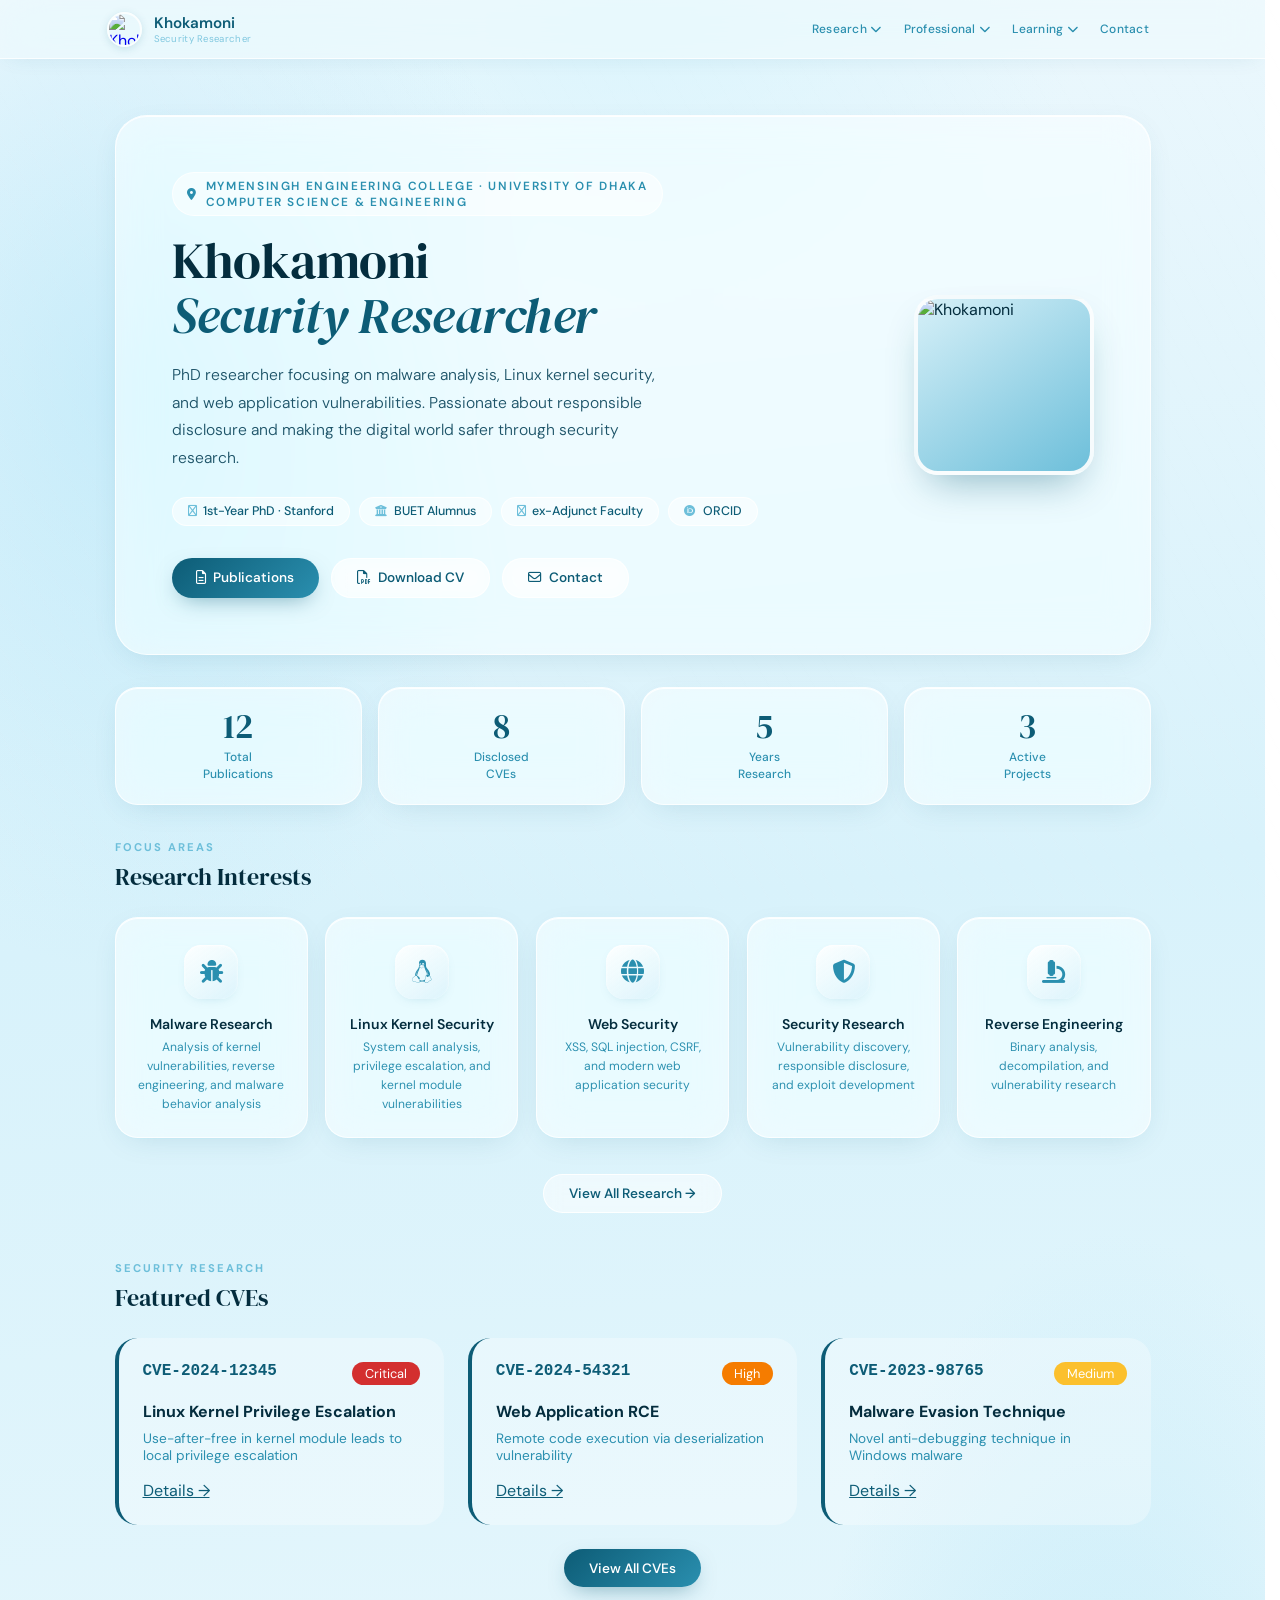
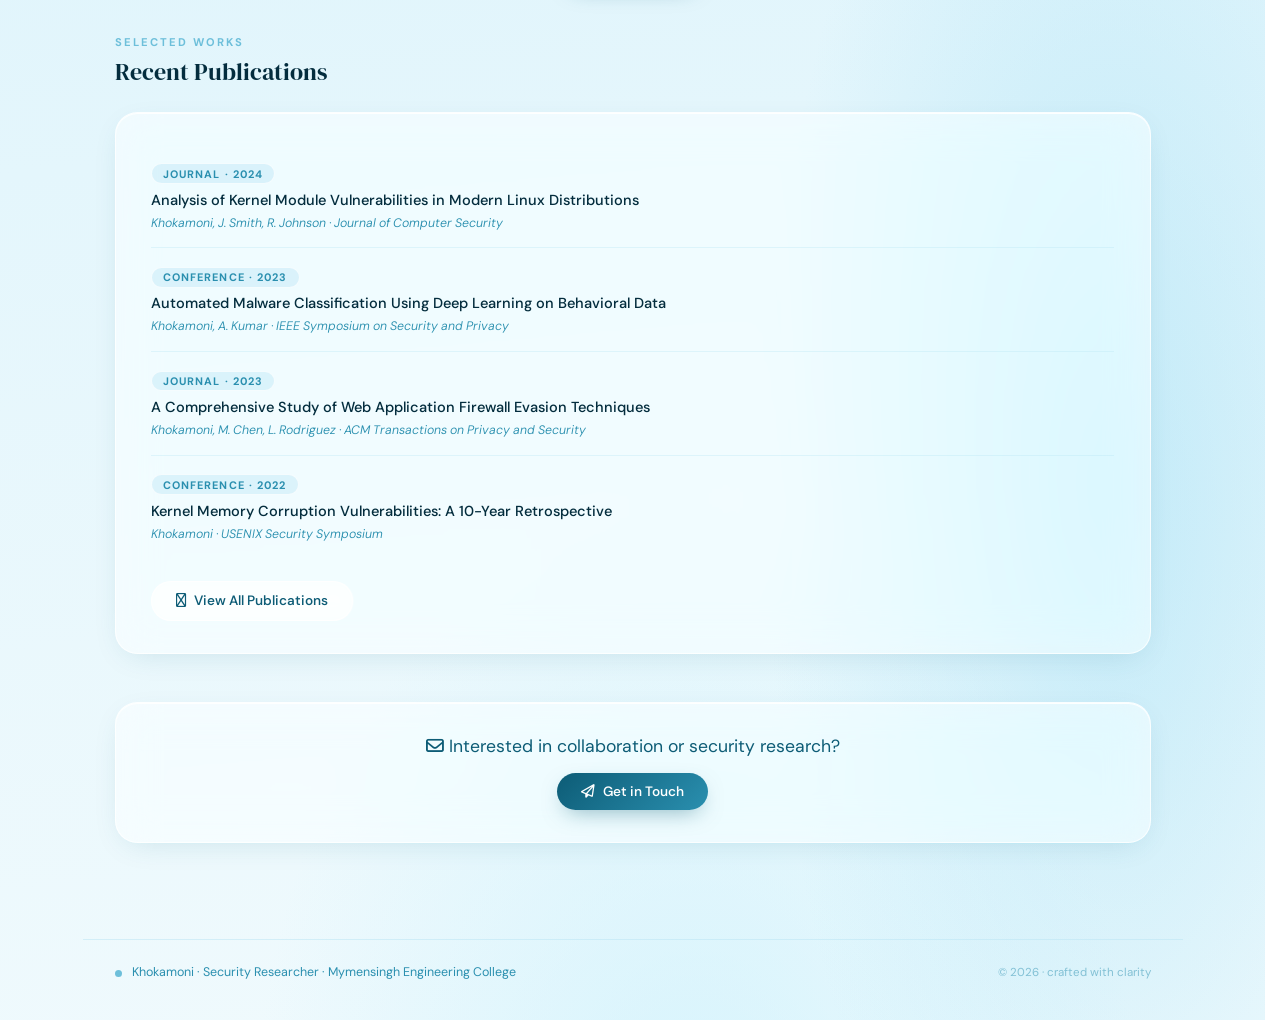
==== index.html @ 945f4820 "Add all blueprint" ====
<!DOCTYPE html>
<html lang="en">
<head>
    <meta charset="UTF-8">
    <meta name="viewport" content="width=device-width, initial-scale=1.0">
    <title>Khokamoni - Security Researcher</title>
    
    <!-- Fonts -->
    <link rel="preconnect" href="https://fonts.googleapis.com">
    <link rel="preconnect" href="https://fonts.gstatic.com" crossorigin>
    <link href="https://fonts.googleapis.com/css2?family=DM+Sans:wght@300;400;500;600&family=DM+Serif+Display&display=swap" rel="stylesheet">
    
    <!-- Font Awesome -->
    <link rel="stylesheet" href="https://cdnjs.cloudflare.com/ajax/libs/font-awesome/6.5.0/css/all.min.css">
    
    <!-- Custom CSS -->
    <link rel="stylesheet" href="css/style.css">
</head>
<body>
    <!-- Navbar -->
    <nav>
        <div class="nav-inner">
            <a href="index.html" class="nav-brand">
                <div class="profile-image-container">
                    <img src="images/profile/khoka.jpeg" alt="Khokamoni" class="profile-image">
                </div>
                <div class="brand-text">
                    <span class="brand-name">Khokamoni</span>
                    <span class="brand-alias">Security Researcher</span>
                </div>
            </a>
            
            <button class="menu-toggle" id="menuToggle">
                <span class="menu-toggle__line menu-toggle__line--1"></span>
                <span class="menu-toggle__line menu-toggle__line--2"></span>
            </button>
            
            <ul class="nav-links" id="navLinks">
                <li class="dropdown">
                    <a href="javascript:void(0);" class="dropdown-toggle">
                        Research <i class="fa-solid fa-chevron-down dropdown-arrow"></i>
                    </a>
                    <ul class="dropdown-menu">
                        <li><a href="research.html">Research Areas</a></li>
                        <li><a href="publications.html">Publications</a></li>
                        <li><a href="cves.html">CVEs</a></li>
                        <li><a href="projects.html">Projects</a></li>
                    </ul>
                </li>
                
                <li class="dropdown">
                    <a href="javascript:void(0);" class="dropdown-toggle">
                        Professional <i class="fa-solid fa-chevron-down dropdown-arrow"></i>
                    </a>
                    <ul class="dropdown-menu">
                        <li><a href="experience.html">Experience</a></li>
                        <li><a href="affiliation.html">Affiliations</a></li>
                        <li><a href="academics.html">Academics</a></li>
                        <li><a href="achievements.html">Achievements</a></li>
                    </ul>
                </li>
                
                <li class="dropdown">
                    <a href="javascript:void(0);" class="dropdown-toggle">
                        Learning <i class="fa-solid fa-chevron-down dropdown-arrow"></i>
                    </a>
                    <ul class="dropdown-menu">
                        <li><a href="mooc.html">MOOC Certifications</a></li>
                        <li><a href="blog/index.html">Blog</a></li>
                    </ul>
                </li>
                
                <li><a href="contact.html">Contact</a></li>
            </ul>
        </div>
    </nav>

    <!-- Main Content -->
    <main class="page">
        <!-- Hero Section -->
        <section class="hero glass">
            <div class="hero-text">
                <div class="hero-eyebrow">
                    <i class="fa-solid fa-location-dot"></i>
                    Mymensingh Engineering College · University of Dhaka<br>Computer Science & Engineering
                </div>
                <h1 class="hero-name">Khokamoni<br><em>Security Researcher</em></h1>
                <p class="hero-bio">
                    PhD researcher focusing on malware analysis, Linux kernel security, and web application vulnerabilities. 
                    Passionate about responsible disclosure and making the digital world safer through security research.
                </p>
                <div class="hero-tags">
                    <span class="tag"><i class="fa-regular fa-graduation-cap"></i> 1st-Year PhD · Stanford</span>
                    <span class="tag"><i class="fa-solid fa-building-columns"></i> BUET Alumnus</span>
                    <span class="tag"><i class="fa-regular fa-person-chalkboard"></i> ex-Adjunct Faculty</span>
                    <a href="https://orcid.org/0000-0000-0000-0000" target="_blank" class="tag"><i class="fa-brands fa-orcid"></i> ORCID</a>
                </div>
                <div class="hero-cta">
                    <a href="publications.html" class="btn btn-primary">
                        <i class="fa-regular fa-file-lines"></i> Publications
                    </a>
                    <a href="cv.pdf" class="btn btn-ghost">
                        <i class="fa-regular fa-file-pdf"></i> Download CV
                    </a>
                    <a href="contact.html" class="btn btn-ghost">
                        <i class="fa-regular fa-envelope"></i> Contact
                    </a>
                </div>
            </div>
            <div class="hero-avatar-container">
                <img src="images/profile/bio-image.jpg" alt="Khokamoni" class="hero-bio-image">
            </div>
        </section>

        <!-- Statistics Row -->
        <div class="stats-row">
            <div class="stat-card glass">
                <div class="stat-val">12</div>
                <div class="stat-lbl">Total<br>Publications</div>
            </div>
            <div class="stat-card glass">
                <div class="stat-val">8</div>
                <div class="stat-lbl">Disclosed<br>CVEs</div>
            </div>
            <div class="stat-card glass">
                <div class="stat-val">5+</div>
                <div class="stat-lbl">Years<br>Research</div>
            </div>
            <div class="stat-card glass">
                <div class="stat-val">3</div>
                <div class="stat-lbl">Active<br>Projects</div>
            </div>
        </div>

        <!-- Research Areas -->
        <section>
            <p class="sec-eye">Focus Areas</p>
            <h2 class="sec-title">Research Interests</h2>
            <div class="research-grid">
                <div class="res-card glass">
                    <div class="res-icon"><i class="fa-solid fa-bug"></i></div>
                    <h4>Malware Research</h4>
                    <p>Analysis of kernel vulnerabilities, reverse engineering, and malware behavior analysis</p>
                </div>
                <div class="res-card glass">
                    <div class="res-icon"><i class="fa-brands fa-linux"></i></div>
                    <h4>Linux Kernel Security</h4>
                    <p>System call analysis, privilege escalation, and kernel module vulnerabilities</p>
                </div>
                <div class="res-card glass">
                    <div class="res-icon"><i class="fa-solid fa-globe"></i></div>
                    <h4>Web Security</h4>
                    <p>XSS, SQL injection, CSRF, and modern web application security</p>
                </div>
                <div class="res-card glass">
                    <div class="res-icon"><i class="fa-solid fa-shield-halved"></i></div>
                    <h4>Security Research</h4>
                    <p>Vulnerability discovery, responsible disclosure, and exploit development</p>
                </div>
                <div class="res-card glass">
                    <div class="res-icon"><i class="fa-solid fa-microscope"></i></div>
                    <h4>Reverse Engineering</h4>
                    <p>Binary analysis, decompilation, and vulnerability research</p>
                </div>
            </div>
            <div style="text-align: center; margin-top: 1rem;">
                <a href="research.html" class="btn btn-ghost">View All Research →</a>
            </div>
        </section>

        <!-- Featured CVEs -->
        <section style="margin-top: 3rem;">
            <p class="sec-eye">Security Research</p>
            <h2 class="sec-title">Featured CVEs</h2>
            <div style="display: grid; grid-template-columns: repeat(auto-fit, minmax(300px, 1fr)); gap: 1.5rem;">
                <div class="cve-card featured" style="background: rgba(255,255,255,0.3); border-radius: var(--radius-md); padding: 1.5rem;">
                    <div style="display: flex; justify-content: space-between; margin-bottom: 1rem;">
                        <span style="font-family: monospace; font-weight: 600; color: var(--w-depth);">CVE-2024-12345</span>
                        <span style="background: #d32f2f; color: white; padding: 0.2rem 0.8rem; border-radius: var(--radius-pill); font-size: 0.8rem;">Critical</span>
                    </div>
                    <h3 style="font-size: 1rem; margin-bottom: 0.5rem;">Linux Kernel Privilege Escalation</h3>
                    <p style="font-size: 0.85rem; color: var(--w-current);">Use-after-free in kernel module leads to local privilege escalation</p>
                    <a href="cves.html#cve-2024-12345" style="display: inline-block; margin-top: 1rem; color: var(--w-depth);">Details →</a>
                </div>
                <div class="cve-card featured" style="background: rgba(255,255,255,0.3); border-radius: var(--radius-md); padding: 1.5rem;">
                    <div style="display: flex; justify-content: space-between; margin-bottom: 1rem;">
                        <span style="font-family: monospace; font-weight: 600; color: var(--w-depth);">CVE-2024-54321</span>
                        <span style="background: #f57c00; color: white; padding: 0.2rem 0.8rem; border-radius: var(--radius-pill); font-size: 0.8rem;">High</span>
                    </div>
                    <h3 style="font-size: 1rem; margin-bottom: 0.5rem;">Web Application RCE</h3>
                    <p style="font-size: 0.85rem; color: var(--w-current);">Remote code execution via deserialization vulnerability</p>
                    <a href="cves.html#cve-2024-54321" style="display: inline-block; margin-top: 1rem; color: var(--w-depth);">Details →</a>
                </div>
                <div class="cve-card featured" style="background: rgba(255,255,255,0.3); border-radius: var(--radius-md); padding: 1.5rem;">
                    <div style="display: flex; justify-content: space-between; margin-bottom: 1rem;">
                        <span style="font-family: monospace; font-weight: 600; color: var(--w-depth);">CVE-2023-98765</span>
                        <span style="background: #fbc02d; color: white; padding: 0.2rem 0.8rem; border-radius: var(--radius-pill); font-size: 0.8rem;">Medium</span>
                    </div>
                    <h3 style="font-size: 1rem; margin-bottom: 0.5rem;">Malware Evasion Technique</h3>
                    <p style="font-size: 0.85rem; color: var(--w-current);">Novel anti-debugging technique in Windows malware</p>
                    <a href="cves.html#cve-2023-98765" style="display: inline-block; margin-top: 1rem; color: var(--w-depth);">Details →</a>
                </div>
            </div>
            <div style="text-align: center; margin-top: 1.5rem;">
                <a href="cves.html" class="btn btn-primary">View All CVEs</a>
            </div>
        </section>

        <!-- Publications Preview -->
        <section style="margin-top: 3rem;">
            <p class="sec-eye">Selected Works</p>
            <h2 class="sec-title">Recent Publications</h2>
            <div class="panel glass">
                <ul class="pub-list">
                    <li class="pub-item">
                        <span class="pub-type">Journal · 2024</span>
                        <p class="pub-title">Analysis of Kernel Module Vulnerabilities in Modern Linux Distributions</p>
                        <p class="pub-authors">Khokamoni, J. Smith, R. Johnson · <em>Journal of Computer Security</em></p>
                    </li>
                    <li class="pub-item">
                        <span class="pub-type">Conference · 2023</span>
                        <p class="pub-title">Automated Malware Classification Using Deep Learning on Behavioral Data</p>
                        <p class="pub-authors">Khokamoni, A. Kumar · <em>IEEE Symposium on Security and Privacy</em></p>
                    </li>
                    <li class="pub-item">
                        <span class="pub-type">Journal · 2023</span>
                        <p class="pub-title">A Comprehensive Study of Web Application Firewall Evasion Techniques</p>
                        <p class="pub-authors">Khokamoni, M. Chen, L. Rodriguez · <em>ACM Transactions on Privacy and Security</em></p>
                    </li>
                    <li class="pub-item">
                        <span class="pub-type">Conference · 2022</span>
                        <p class="pub-title">Kernel Memory Corruption Vulnerabilities: A 10-Year Retrospective</p>
                        <p class="pub-authors">Khokamoni · <em>USENIX Security Symposium</em></p>
                    </li>
                </ul>
                <div style="margin-top:1.4rem;">
                    <a href="publications.html" class="btn btn-ghost">
                        <i class="fa-regular fa-graduation-cap"></i> View All Publications
                    </a>
                </div>
            </div>
        </section>

        <!-- Call to Action -->
        <section style="margin-top: 3rem; text-align: center;">
            <div class="panel glass" style="padding: 2rem;">
                <p style="font-size: 1.1rem; color: var(--w-depth); margin-bottom: 1rem;">
                    <i class="fa-regular fa-envelope"></i> 
                    Interested in collaboration or security research?
                </p>
                <a href="contact.html" class="btn btn-primary">
                    <i class="fa-regular fa-paper-plane"></i> Get in Touch
                </a>
            </div>
        </section>
    </main>

    <!-- Footer -->
    <footer class="site-footer">
        <p>
            <span class="pulse-dot"></span>
            Khokamoni · Security Researcher · Mymensingh Engineering College
        </p>
        <p style="opacity:0.5; font-size:0.72rem;">
            © 2026 · crafted with clarity
        </p>
    </footer>

    <!-- JavaScript -->
    <script src="js/main.js"></script>
</body>
</html>
---- css/style.css ----
/* ============================================
   CLEAR WATER THEME - Complete CSS
   ============================================ */

:root {
    /* water tones */
    --w-deep:      #e8f6fb;
    --w-surface:   #f0fafd;
    --w-shallow:   #d6f0f8;
    --w-mid:       #b8e4f4;
    --w-teal:      #6dbfda;
    --w-current:   #2a8faf;
    --w-depth:     #0d5c76;
    --w-abyss:     #042d3e;

    /* glass surfaces */
    --glass-1:  rgba(255, 255, 255, 0.55);
    --glass-2:  rgba(240, 250, 253, 0.40);
    --glass-3:  rgba(230, 247, 253, 0.25);
    --glass-border: rgba(255, 255, 255, 0.75);
    --glass-blur: blur(20px) saturate(160%);

    /* shadows */
    --shadow-card:  0 8px 32px -12px rgba(13, 92, 118, 0.18);
    --shadow-hover: 0 20px 48px -16px rgba(13, 92, 118, 0.30);
    --shadow-nav:   0 2px 24px -8px  rgba(13, 92, 118, 0.14);

    /* layout */
    --radius-sm:  0.85rem;
    --radius-md:  1.4rem;
    --radius-lg:  2rem;
    --radius-pill: 100px;
    --max-w: 1100px;
    --trans: all 0.22s cubic-bezier(0.4, 0, 0.2, 1);
}

/* ===== RESET ===== */
*,
*::before,
*::after {
    margin: 0;
    padding: 0;
    box-sizing: border-box;
}

html {
    scroll-behavior: smooth;
    font-size: 16px;
    overflow-y: scroll;
    scrollbar-gutter: stable;
}

body {
    font-family: "DM Sans", system-ui, sans-serif;
    color: var(--w-abyss);
    min-height: 100vh;
    background: radial-gradient(ellipse 60% 40% at 10% 15%, rgba(174, 228, 248, 0.55) 0%, transparent 55%),
                radial-gradient(ellipse 50% 60% at 88% 80%, rgba(147, 218, 243, 0.45) 0%, transparent 55%),
                radial-gradient(ellipse 70% 50% at 55% 105%, rgba(200, 240, 252, 0.65) 0%, transparent 50%),
                radial-gradient(ellipse 90% 30% at 50% 0%, rgba(215, 244, 253, 0.80) 0%, transparent 40%),
                linear-gradient(175deg, #edf8fd 0%, #d8f2fb 35%, #e4f6fc 65%, #f0fafd 100%);
    overflow-x: hidden;
}

body::before {
    content: "";
    position: fixed;
    inset: 0;
    z-index: 0;
    pointer-events: none;
    background: repeating-linear-gradient(62deg,
            transparent 0px,
            transparent 18px,
            rgba(255, 255, 255, 0.045) 18px,
            rgba(255, 255, 255, 0.045) 20px);
    opacity: 0.6;
}

/* ===== NAVBAR ===== */
nav {
    position: sticky;
    top: 0;
    z-index: 200;
    background: rgba(240, 250, 253, 0.72);
    backdrop-filter: var(--glass-blur);
    -webkit-backdrop-filter: var(--glass-blur);
    border-bottom: 1px solid var(--glass-border);
    box-shadow: var(--shadow-nav);
    width: 100%;
}

.nav-inner {
    max-width: var(--max-w);
    margin: 0 auto;
    padding: 0 1.5rem;
    height: 58px;
    display: flex;
    align-items: center;
    justify-content: space-between;
    position: relative;
}

/* Brand Styles */
.nav-brand {
    display: flex;
    align-items: center;
    gap: 0.75rem;
    text-decoration: none;
}

.brand-text {
    display: flex;
    flex-direction: column;
    line-height: 1.2;
}

.brand-name {
    font-size: 0.95rem;
    font-weight: 600;
    color: var(--w-depth);
}

.brand-alias {
    font-size: 0.6rem;
    font-weight: 400;
    color: var(--w-teal);
    letter-spacing: 0.3px;
    opacity: 0.85;
    margin-top: 1px;
}

.profile-image-container {
    width: 35px;
    height: 35px;
    border-radius: 50%;
    overflow: hidden;
    border: 2px solid rgba(255, 255, 255, 0.8);
    box-shadow: 0 2px 8px rgba(13, 92, 118, 0.15);
    flex-shrink: 0;
}

.profile-image {
    width: 100%;
    height: 100%;
    object-fit: cover;
}

.drop-icon {
    width: 26px;
    height: 26px;
    border-radius: 50%;
    background: linear-gradient(145deg, var(--w-mid), var(--w-teal));
    display: inline-flex;
    align-items: center;
    justify-content: center;
    color: #fff;
    font-size: 0.7rem;
    box-shadow: 0 4px 10px -4px rgba(42, 143, 175, 0.5);
}

/* Desktop Navigation Links */
.nav-links {
    display: flex;
    align-items: center;
    gap: 0.2rem;
    list-style: none;
    margin: 0;
    padding: 0;
}

.nav-links li {
    margin: 0;
    padding: 0;
    position: relative;
}

.nav-links a {
    font-size: 0.75rem;
    font-weight: 500;
    color: var(--w-current);
    text-decoration: none;
    padding: 0.35rem 0.6rem;
    border-radius: 100px;
    transition: var(--trans);
    display: inline-block;
    white-space: nowrap;
    letter-spacing: 0.02em;
}

.nav-links a:hover,
.nav-links a.active {
    background: rgba(255, 255, 255, 0.6);
    color: var(--w-depth);
}

/* Dropdown Styles */
.dropdown-toggle {
    display: flex;
    align-items: center;
    gap: 0.3rem;
}

.dropdown-arrow {
    font-size: 0.7rem;
    transition: transform 0.3s ease;
}

.dropdown:hover .dropdown-arrow {
    transform: rotate(180deg);
}

.dropdown-menu {
    position: absolute;
    top: 100%;
    left: 0;
    min-width: 200px;
    background: rgba(240, 250, 253, 0.95);
    backdrop-filter: var(--glass-blur);
    border-radius: 12px;
    padding: 0.5rem 0;
    margin-top: 0.5rem;
    list-style: none;
    opacity: 0;
    visibility: hidden;
    transform: translateY(-10px);
    transition: all 0.3s ease;
    box-shadow: 0 8px 24px rgba(13, 92, 118, 0.15);
    border: 1px solid var(--glass-border);
    z-index: 1000;
}

.dropdown:hover .dropdown-menu {
    opacity: 1;
    visibility: visible;
    transform: translateY(0);
}

.dropdown-menu li {
    width: 100%;
}

.dropdown-menu a {
    display: block;
    padding: 0.6rem 1.2rem;
    font-size: 0.8rem;
    border-radius: 0;
    white-space: nowrap;
    width: 100%;
    text-align: left;
}

.dropdown-menu a:hover {
    background: rgba(255, 255, 255, 0.8);
}

.dropdown-menu a.active {
    background: rgba(255, 255, 255, 0.8);
    font-weight: 600;
}

/* Menu Toggle */
.menu-toggle {
    display: none;
    background: none;
    border: none;
    cursor: pointer;
    padding: 0;
    width: 40px;
    height: 40px;
    position: relative;
    z-index: 1001;
    outline: none;
}

.menu-toggle__line {
    display: block;
    width: 22px;
    height: 2px;
    background-color: var(--w-depth);
    border-radius: 2px;
    margin: 0 auto;
    position: absolute;
    left: 9px;
    transition: transform 0.3s cubic-bezier(0.4, 0, 0.2, 1),
                top 0.3s cubic-bezier(0.4, 0, 0.2, 1);
}

.menu-toggle__line--1 {
    top: 14px;
}

.menu-toggle__line--2 {
    top: 24px;
}

.menu-toggle.open .menu-toggle__line--1 {
    transform: rotate(45deg);
    top: 19px;
}

.menu-toggle.open .menu-toggle__line--2 {
    transform: rotate(-45deg);
    top: 19px;
}

/* ===== PAGE WRAPPER ===== */
.page {
    position: relative;
    z-index: 10;
    max-width: var(--max-w);
    margin: 0 auto;
    padding: 3.5rem 2rem 6rem;
}

/* ===== GLASS CARD BASE ===== */
.glass {
    background: var(--glass-1);
    backdrop-filter: var(--glass-blur);
    -webkit-backdrop-filter: var(--glass-blur);
    border: 1px solid var(--glass-border);
    box-shadow: var(--shadow-card);
}

/* ===== HERO SECTION ===== */
.hero {
    display: flex;
    flex-wrap: wrap;
    gap: 3rem;
    align-items: center;
    border-radius: var(--radius-lg);
    padding: 3.5rem 3.5rem;
    margin-bottom: 2rem;
    box-shadow: var(--shadow-card),
                inset 0 1px 0 rgba(255, 255, 255, 0.9);
}

.hero-text {
    flex: 1 1 340px;
}

.hero-eyebrow {
    display: inline-flex;
    align-items: center;
    gap: 0.5rem;
    font-size: 0.74rem;
    font-weight: 600;
    letter-spacing: 0.14em;
    text-transform: uppercase;
    color: var(--w-current);
    background: rgba(255, 255, 255, 0.5);
    border: 1px solid rgba(255, 255, 255, 0.75);
    border-radius: var(--radius-pill);
    padding: 0.3rem 0.9rem;
    margin-bottom: 1.1rem;
}

.hero-name {
    font-family: "DM Serif Display", Georgia, serif;
    font-size: clamp(2.1rem, 4.5vw, 3.2rem);
    font-weight: 400;
    line-height: 1.08;
    color: var(--w-abyss);
    letter-spacing: -0.01em;
    margin-bottom: 1.1rem;
}

.hero-name em {
    font-style: italic;
    color: var(--w-depth);
}

.hero-bio {
    font-size: 0.98rem;
    font-weight: 330;
    line-height: 1.75;
    color: #1e5469;
    max-width: 500px;
}

.hero-tags {
    display: flex;
    flex-wrap: wrap;
    gap: 0.55rem;
    margin-top: 1.6rem;
}

.tag {
    display: inline-flex;
    align-items: center;
    gap: 0.4rem;
    font-size: 0.78rem;
    font-weight: 500;
    background: rgba(255, 255, 255, 0.50);
    color: var(--w-depth);
    border: 1px solid rgba(255, 255, 255, 0.80);
    border-radius: var(--radius-pill);
    padding: 0.35rem 0.95rem;
    text-decoration: none;
}

.tag i {
    color: var(--w-teal);
    font-size: 0.72rem;
}

.hero-cta {
    display: flex;
    gap: 0.75rem;
    flex-wrap: wrap;
    margin-top: 2rem;
}

.hero-avatar-container {
    flex: 0 0 auto;
    width: 180px;
    height: 180px;
    border-radius: 24px;
    overflow: hidden;
    background: linear-gradient(145deg, var(--w-shallow), var(--w-teal));
    border: 4px solid rgba(255, 255, 255, 0.90);
    box-shadow: 0 20px 40px -16px rgba(13, 92, 118, 0.45);
}

.hero-bio-image {
    width: 100%;
    height: 100%;
    object-fit: cover;
}

/* ===== BUTTONS ===== */
.btn {
    display: inline-flex;
    align-items: center;
    gap: 0.45rem;
    font-family: "DM Sans", sans-serif;
    font-size: 0.85rem;
    font-weight: 550;
    padding: 0.65rem 1.55rem;
    border-radius: var(--radius-pill);
    text-decoration: none;
    cursor: pointer;
    border: none;
    transition: var(--trans);
    white-space: nowrap;
}

.btn-primary {
    background: linear-gradient(135deg, var(--w-depth) 0%, var(--w-current) 100%);
    color: #fff;
    box-shadow: 0 8px 22px -8px rgba(13, 92, 118, 0.50);
}

.btn-primary:hover {
    transform: translateY(-2px);
    box-shadow: 0 14px 28px -10px rgba(13, 92, 118, 0.55);
}

.btn-ghost {
    background: rgba(255, 255, 255, 0.52);
    color: var(--w-depth);
    border: 1px solid rgba(255, 255, 255, 0.85);
    backdrop-filter: blur(8px);
}

.btn-ghost:hover {
    background: rgba(255, 255, 255, 0.80);
    transform: translateY(-2px);
}

/* ===== STATS ROW ===== */
.stats-row {
    display: grid;
    grid-template-columns: repeat(auto-fit, minmax(140px, 1fr));
    gap: 1rem;
    margin-bottom: 2.2rem;
}

.stat-card {
    border-radius: var(--radius-md);
    padding: 1.4rem 1.5rem;
    text-align: center;
    box-shadow: var(--shadow-card),
                inset 0 1px 0 rgba(255, 255, 255, 0.90);
    transition: var(--trans);
}

.stat-card:hover {
    transform: translateY(-3px);
    box-shadow: var(--shadow-hover);
}

.stat-val {
    font-family: "DM Serif Display", serif;
    font-size: 2.1rem;
    font-weight: 400;
    color: var(--w-depth);
    line-height: 1;
}

.stat-lbl {
    font-size: 0.75rem;
    font-weight: 480;
    color: var(--w-current);
    margin-top: 0.35rem;
    line-height: 1.35;
}

/* ===== SECTION LABELS ===== */
.sec-eye {
    font-size: 0.70rem;
    font-weight: 700;
    letter-spacing: 0.18em;
    text-transform: uppercase;
    color: var(--w-teal);
    margin-bottom: 0.35rem;
}

.sec-title {
    font-family: "DM Serif Display", serif;
    font-size: 1.5rem;
    font-weight: 400;
    color: var(--w-abyss);
    margin-bottom: 1.5rem;
}

/* ===== RESEARCH GRID ===== */
.research-grid {
    display: grid;
    grid-template-columns: repeat(auto-fit, minmax(170px, 1fr));
    gap: 1.1rem;
    margin-bottom: 2.2rem;
}

.res-card {
    border-radius: var(--radius-md);
    padding: 1.7rem 1.2rem 1.5rem;
    text-align: center;
    transition: var(--trans);
    box-shadow: var(--shadow-card),
                inset 0 1px 0 rgba(255, 255, 255, 0.90);
}

.res-card:hover {
    transform: translateY(-5px);
    box-shadow: var(--shadow-hover);
    background: var(--glass-1);
}

.res-icon {
    width: 54px;
    height: 54px;
    border-radius: 1.1rem;
    background: linear-gradient(145deg, rgba(255, 255, 255, 0.90), rgba(216, 242, 251, 0.75));
    display: inline-flex;
    align-items: center;
    justify-content: center;
    font-size: 1.45rem;
    color: var(--w-current);
    margin-bottom: 1rem;
    box-shadow: 0 4px 12px -6px rgba(42, 143, 175, 0.25),
                inset 0 1px 2px rgba(255, 255, 255, 1);
}

.res-card h4 {
    font-size: 0.88rem;
    font-weight: 600;
    color: var(--w-abyss);
    margin-bottom: 0.3rem;
    line-height: 1.3;
}

.res-card p {
    font-size: 0.76rem;
    font-weight: 380;
    color: var(--w-current);
    line-height: 1.55;
}

/* ===== TWO COLUMN LAYOUT ===== */
.two-col {
    display: grid;
    grid-template-columns: 1.05fr 0.95fr;
    gap: 1.5rem;
    margin-bottom: 2.2rem;
}

/* ===== PANEL ===== */
.panel {
    border-radius: var(--radius-md);
    padding: 2rem 2.2rem;
    box-shadow: var(--shadow-card),
                inset 0 1px 0 rgba(255, 255, 255, 0.90);
}

/* ===== PUBLICATIONS ===== */
.pub-list {
    list-style: none;
}

.pub-item {
    padding: 1.05rem 0;
    border-bottom: 1px solid rgba(184, 228, 244, 0.35);
}

.pub-item:last-child {
    border-bottom: none;
}

.pub-type {
    display: inline-block;
    font-size: 0.68rem;
    font-weight: 700;
    letter-spacing: 0.1em;
    text-transform: uppercase;
    color: var(--w-current);
    background: rgba(184, 228, 244, 0.40);
    border: 1px solid rgba(255, 255, 255, 0.70);
    border-radius: var(--radius-pill);
    padding: 0.15rem 0.7rem;
    margin-bottom: 0.35rem;
}

.pub-title {
    font-size: 0.91rem;
    font-weight: 520;
    color: var(--w-abyss);
    line-height: 1.45;
    margin-bottom: 0.25rem;
}

.pub-authors {
    font-size: 0.77rem;
    font-weight: 350;
    color: var(--w-current);
    font-style: italic;
}

/* ===== TIMELINE ===== */
.timeline {
    list-style: none;
}

.tl-row {
    display: flex;
    align-items: flex-start;
    gap: 1rem;
    padding: 0.95rem 0;
    border-bottom: 1px solid rgba(184, 228, 244, 0.35);
}

.tl-row:last-child {
    border-bottom: none;
}

.tl-marker {
    flex: 0 0 10px;
    width: 10px;
    height: 10px;
    border-radius: 50%;
    background: var(--w-teal);
    margin-top: 5px;
    box-shadow: 0 0 0 3px rgba(109, 191, 218, 0.25);
}

.tl-body {
    flex: 1;
}

.tl-role {
    font-size: 0.90rem;
    font-weight: 580;
    color: var(--w-abyss);
    line-height: 1.3;
}

.tl-org {
    font-size: 0.79rem;
    font-weight: 380;
    color: var(--w-current);
    margin-top: 1px;
}

.tl-date {
    flex: 0 0 auto;
    font-size: 0.72rem;
    font-weight: 560;
    color: var(--w-depth);
    background: rgba(184, 228, 244, 0.40);
    border: 1px solid rgba(255, 255, 255, 0.70);
    border-radius: var(--radius-pill);
    padding: 0.18rem 0.75rem;
    white-space: nowrap;
}

/* ===== SKILLS CHIPS ===== */
.chips {
    display: flex;
    flex-wrap: wrap;
    gap: 0.5rem;
    margin-top: 0.9rem;
}

.chip {
    font-size: 0.76rem;
    font-weight: 480;
    background: rgba(255, 255, 255, 0.52);
    color: var(--w-depth);
    border: 1px solid rgba(255, 255, 255, 0.80);
    border-radius: var(--radius-pill);
    padding: 0.28rem 0.85rem;
}

/* ===== CONTACT ===== */
.contact-panel {
    border-radius: var(--radius-lg);
    padding: 2.6rem 3rem;
    margin-bottom: 0;
    box-shadow: var(--shadow-card),
                inset 0 1px 0 rgba(255, 255, 255, 0.90);
}

.contact-bio {
    font-size: 0.96rem;
    font-weight: 330;
    line-height: 1.75;
    color: #1e5469;
    max-width: 580px;
    margin-bottom: 1.6rem;
}

.contact-links {
    display: flex;
    flex-wrap: wrap;
    gap: 0.75rem;
}

.clink {
    display: inline-flex;
    align-items: center;
    gap: 0.5rem;
    font-size: 0.84rem;
    font-weight: 500;
    color: var(--w-depth);
    text-decoration: none;
    background: rgba(255, 255, 255, 0.55);
    border: 1px solid rgba(255, 255, 255, 0.80);
    border-radius: var(--radius-pill);
    padding: 0.55rem 1.25rem;
    transition: var(--trans);
}

.clink i {
    color: var(--w-teal);
}

.clink:hover {
    background: rgba(255, 255, 255, 0.85);
    transform: translateY(-2px);
    box-shadow: 0 8px 20px -8px rgba(13, 92, 118, 0.20);
}

/* ===== FOOTER ===== */
.site-footer {
    position: relative;
    z-index: 10;
    max-width: var(--max-w);
    margin: 0 auto;
    padding: 1.5rem 2rem 2.5rem;
    border-top: 1px solid rgba(184, 228, 244, 0.50);
    display: flex;
    flex-wrap: wrap;
    gap: 0.75rem;
    justify-content: space-between;
    align-items: center;
}

.site-footer p {
    font-size: 0.78rem;
    color: var(--w-current);
    font-weight: 400;
}

.pulse-dot {
    display: inline-block;
    width: 7px;
    height: 7px;
    background: var(--w-teal);
    border-radius: 50%;
    margin-right: 7px;
    vertical-align: middle;
    animation: pulse 2.8s ease-in-out infinite;
}

@keyframes pulse {

    0%,
    100% {
        box-shadow: 0 0 0 0 rgba(109, 191, 218, 0.7);
    }

    50% {
        box-shadow: 0 0 0 5px rgba(109, 191, 218, 0);
    }
}

/* ===== DIVIDER ===== */
.divider {
    border: none;
    border-top: 1px solid rgba(184, 228, 244, 0.40);
    margin: 2rem 0;
}

/* ===== ALERT MESSAGES ===== */
.alert {
    padding: 1rem 1.5rem;
    margin-bottom: 2rem;
    border-radius: var(--radius-md);
    position: relative;
    animation: slideDown 0.3s ease;
}

.alert-success {
    background: rgba(109, 191, 218, 0.2);
    border: 1px solid var(--w-teal);
    color: var(--w-depth);
}

@keyframes slideDown {
    from {
        transform: translateY(-20px);
        opacity: 0;
    }

    to {
        transform: translateY(0);
        opacity: 1;
    }
}

/* ===== PAGINATION ===== */
.pagination {
    display: flex;
    justify-content: center;
    gap: 0.5rem;
    margin-top: 2rem;
}

.page-link {
    padding: 0.5rem 1rem;
    border-radius: var(--radius-pill);
    background: rgba(255, 255, 255, 0.5);
    color: var(--w-depth);
    text-decoration: none;
    border: 1px solid rgba(255, 255, 255, 0.8);
    transition: var(--trans);
}

.page-link:hover {
    background: rgba(255, 255, 255, 0.8);
    transform: translateY(-2px);
}

.page-current {
    padding: 0.5rem 1rem;
    background: var(--w-teal);
    color: white;
    border-radius: var(--radius-pill);
}

/* ===== ACADEMICS ===== */
.academic-header {
    display: flex;
    align-items: center;
    gap: 1.5rem;
    margin-bottom: 2rem;
    flex-wrap: wrap;
}

.academic-icon {
    width: 80px;
    height: 80px;
    border-radius: 50%;
    display: flex;
    align-items: center;
    justify-content: center;
    overflow: hidden;
    box-shadow: 0 4px 12px rgba(13, 92, 118, 0.15);
    border: 2px solid rgba(255, 255, 255, 0.8);
    flex-shrink: 0;
}

.academic-icon i {
    font-size: 2rem;
    color: var(--w-depth);
}

.circular-logo {
    width: 100%;
    height: 100%;
    object-fit: cover;
    border-radius: 50%;
}

.academic-detail-card {
    background: rgba(255, 255, 255, 0.3);
    border-radius: var(--radius-md);
    padding: 2rem;
    border: 1px solid rgba(255, 255, 255, 0.8);
}

.academic-info-grid {
    display: grid;
    grid-template-columns: 1fr 1fr;
    gap: 2rem;
    margin-bottom: 2rem;
}

.academic-institution-name {
    font-size: 1.2rem;
    font-weight: 500;
    color: var(--w-depth);
}

.academic-field-study {
    color: var(--w-current);
    margin-top: 0.3rem;
}

.academic-duration {
    font-size: 1.1rem;
    color: var(--w-depth);
}

.academic-gpa-row {
    display: flex;
    gap: 2rem;
    flex-wrap: wrap;
    justify-content: center;
    margin-bottom: 1rem;
}

.academic-gpa-card {
    flex: 1;
    min-width: 200px;
    background: rgba(109, 191, 218, 0.1);
    border-radius: var(--radius-lg);
    padding: 1.5rem;
    text-align: center;
    border: 1px solid rgba(109, 191, 218, 0.3);
}

.academic-gpa-value {
    font-family: "DM Serif Display", serif;
    font-size: 3.5rem;
    font-weight: 400;
    color: var(--w-depth);
    line-height: 1;
}

.academic-gpa-scale {
    color: var(--w-current);
}

.academic-rank-card {
    flex: 1;
    min-width: 200px;
    background: rgba(13, 92, 118, 0.05);
    border-radius: var(--radius-lg);
    padding: 1.5rem;
    text-align: center;
    border: 1px solid rgba(13, 92, 118, 0.2);
}

.academic-rank-value {
    font-family: "DM Serif Display", serif;
    font-size: 3.5rem;
    font-weight: 400;
    color: var(--w-depth);
    line-height: 1;
}

.academic-rank-desc {
    color: var(--w-current);
}

.academic-badge-container {
    margin-top: 1rem;
    margin-bottom: 1rem;
    display: flex;
    justify-content: center;
}

.academic-badge {
    font-size: 0.9rem;
    padding: 0.6rem 1.5rem;
    background: linear-gradient(145deg, rgba(109, 191, 218, 0.2), rgba(13, 92, 118, 0.1));
}

/* ===== SCHOOL LEVEL (PSC, JSC, SSC, HSC) ===== */
.school-grid {
    display: grid;
    grid-template-columns: 2fr 1fr;
    gap: 2rem;
    align-items: center;
}

.school-info {
    padding-right: 1rem;
}

.school-institution {
    font-size: 1.2rem;
    font-weight: 500;
    color: var(--w-depth);
    margin-bottom: 0.5rem;
}

.school-duration {
    color: var(--w-current);
    margin-bottom: 0.5rem;
    font-size: 0.95rem;
}

.school-group {
    font-size: 1rem;
    color: var(--w-depth);
    margin-bottom: 0.5rem;
    font-weight: 500;
}

.school-gpa-card {
    background: linear-gradient(145deg, rgba(109, 191, 218, 0.15), rgba(13, 92, 118, 0.1));
    border-radius: var(--radius-lg);
    padding: 2rem;
    text-align: center;
}

.school-gpa-value {
    font-family: "DM Serif Display", serif;
    font-size: 3.5rem;
    font-weight: 400;
    color: var(--w-depth);
    line-height: 1;
}

.school-gpa-scale {
    color: var(--w-current);
    font-size: 1rem;
}

/* ===== TIMELINE CONTAINER ===== */
.timeline-container {
    position: relative;
    padding: 1rem 0;
}

.timeline-line {
    position: absolute;
    left: 20px;
    top: 0;
    bottom: 0;
    width: 2px;
    background: linear-gradient(to bottom, var(--w-teal), var(--w-depth));
    opacity: 0.3;
}

.timeline-items {
    position: relative;
    padding-left: 50px;
}

.timeline-item {
    margin-bottom: 2rem;
    position: relative;
}

.timeline-marker {
    width: 12px;
    height: 12px;
    border-radius: 50%;
    position: absolute;
    left: -35px;
    top: 5px;
}

.timeline-marker-current {
    background: var(--w-depth);
    box-shadow: 0 0 0 3px rgba(13, 92, 118, 0.2);
}

.timeline-marker-phd {
    background: var(--w-depth);
    box-shadow: 0 0 0 3px rgba(13, 92, 118, 0.2);
}

.timeline-marker-masters {
    background: var(--w-teal);
    box-shadow: 0 0 0 3px rgba(109, 191, 218, 0.3);
}

.timeline-marker-bachelors {
    background: var(--w-teal);
    box-shadow: 0 0 0 3px rgba(109, 191, 218, 0.3);
}

.timeline-marker-other {
    background: var(--w-mid);
    box-shadow: 0 0 0 3px rgba(184, 228, 244, 0.4);
}

.marker-award {
    background: #ffd700;
    box-shadow: 0 0 0 3px rgba(255, 215, 0, 0.3);
}

.marker-scholarship {
    background: #c0c0c0;
    box-shadow: 0 0 0 3px rgba(192, 192, 192, 0.3);
}

.marker-honor {
    background: #cd7f32;
    box-shadow: 0 0 0 3px rgba(205, 127, 50, 0.3);
}

.marker-event {
    background: var(--w-teal);
    box-shadow: 0 0 0 3px rgba(109, 191, 218, 0.3);
}

.timeline-content {
    background: rgba(255, 255, 255, 0.3);
    border-radius: var(--radius-md);
    padding: 1.2rem;
}

.event-content {
    background: rgba(255, 255, 255, 0.2);
    border: 1px dashed rgba(109, 191, 218, 0.3);
}

.event-institution {
    font-size: 0.8rem;
    color: var(--w-teal);
}

.timeline-title {
    font-weight: 600;
    color: var(--w-abyss);
}

.timeline-subtitle {
    color: var(--w-current);
    font-size: 0.85rem;
}

/* ===== FEATURED ACHIEVEMENT ===== */
.featured-achievement {
    background: linear-gradient(145deg, rgba(255, 215, 0, 0.1), rgba(255, 255, 255, 0.3));
}

.featured-content {
    display: flex;
    align-items: center;
    gap: 2rem;
    flex-wrap: wrap;
    justify-content: center;
}

.featured-icon-container {
    text-align: center;
}

.featured-icon {
    width: 100px;
    height: 100px;
    border-radius: 50%;
    background: linear-gradient(145deg, #ffd700, #ffed4e);
    margin: 0 auto 1rem;
    display: flex;
    align-items: center;
    justify-content: center;
}

.featured-icon i {
    color: #8B4513;
    font-size: 3rem;
}

.featured-rank {
    font-size: 2.5rem;
}

.featured-text {
    max-width: 400px;
}

.featured-title {
    font-family: "DM Serif Display", serif;
    font-size: 1.8rem;
    color: var(--w-abyss);
    margin-bottom: 0.5rem;
}

.featured-description {
    color: var(--w-current);
    line-height: 1.6;
}

/* ===== MOOC CARDS ===== */
.mooc-card {
    transition: var(--trans);
}

.mooc-card:hover {
    transform: translateY(-5px);
    box-shadow: var(--shadow-hover);
}

/* ===== CVE CARDS ===== */
.cve-card,
.cve-list-item {
    transition: var(--trans);
}

.cve-card:hover,
.cve-list-item:hover {
    transform: translateY(-2px);
    box-shadow: var(--shadow-hover);
}

.cve-card.featured {
    border-left: 4px solid var(--w-depth);
}

.severity-badge {
    transition: var(--trans);
}

/* ===== BLOG ===== */
.blog-card,
.blog-post-item {
    transition: var(--trans);
}

.blog-card:hover,
.blog-post-item:hover {
    transform: translateY(-3px);
    box-shadow: var(--shadow-hover);
}

.blog-card.featured {
    border-left: 4px solid var(--w-depth);
}

/* ===== PROJECTS ===== */
.project-card {
    transition: var(--trans);
}

.project-card:hover {
    transform: translateY(-5px);
    box-shadow: var(--shadow-hover);
}

.project-card:hover img {
    transform: scale(1.05);
}

/* ===== HONORS & AWARDS ===== */
.honor-grid {
    display: grid;
    grid-template-columns: repeat(auto-fit, minmax(300px, 1fr));
    gap: 1.5rem;
}

.honor-card {
    background: rgba(255, 255, 255, 0.3);
    border-radius: var(--radius-md);
    padding: 1.5rem;
    border: 1px solid rgba(255, 255, 255, 0.8);
    transition: var(--trans);
}

.honor-card:hover {
    transform: translateY(-3px);
    box-shadow: var(--shadow-hover);
}

.honor-header {
    display: flex;
    align-items: center;
    gap: 1rem;
    margin-bottom: 1rem;
}

.honor-icon {
    width: 50px;
    height: 50px;
    border-radius: 50%;
    display: flex;
    align-items: center;
    justify-content: center;
    font-size: 1.3rem;
}

.award-type {
    background: rgba(255, 215, 0, 0.2);
}

.scholarship-type {
    background: rgba(192, 192, 192, 0.2);
}

.honor-type {
    background: rgba(205, 127, 50, 0.2);
}

/* ===== SECTION HEADERS ===== */
.section-header {
    display: flex;
    align-items: center;
    gap: 1rem;
    margin-bottom: 2rem;
}

.icon-gold {
    width: 50px;
    height: 50px;
    border-radius: 1rem;
    background: linear-gradient(145deg, #ffd700, #ffed4e);
    display: flex;
    align-items: center;
    justify-content: center;
}

.icon-gold i {
    color: #8B4513;
    font-size: 1.5rem;
}

.icon-silver {
    width: 50px;
    height: 50px;
    border-radius: 1rem;
    background: linear-gradient(145deg, #c0c0c0, #e0e0e0);
    display: flex;
    align-items: center;
    justify-content: center;
}

.icon-silver i {
    color: #4a4a4a;
    font-size: 1.5rem;
}

.icon-teal {
    width: 50px;
    height: 50px;
    border-radius: 1rem;
    background: linear-gradient(145deg, var(--w-teal), var(--w-depth));
    display: flex;
    align-items: center;
    justify-content: center;
}

.icon-teal i {
    color: white;
    font-size: 1.5rem;
}

/* ===== RESPONSIVE ===== */
@media (max-width: 1024px) {
    .nav-links a {
        font-size: 0.7rem;
        padding: 0.3rem 0.5rem;
    }
}

@media (max-width: 900px) {
    .nav-links a {
        font-size: 0.65rem;
        padding: 0.25rem 0.45rem;
    }

    .two-col {
        grid-template-columns: 1fr;
    }

    .hero {
        padding: 2.5rem 2rem;
    }

    .contact-panel {
        padding: 2rem 1.8rem;
    }
}

@media (max-width: 820px) {
    .two-col {
        grid-template-columns: 1fr;
    }

    .hero {
        padding: 2.5rem 2rem;
    }

    .contact-panel {
        padding: 2rem 1.8rem;
    }
}

@media (max-width: 768px) {
    .nav-inner {
        padding: 0 1rem;
    }

    .menu-toggle {
        display: block;
    }

    .nav-links {
        display: none;
        position: fixed;
        top: 58px;
        left: 0;
        right: 0;
        background: rgba(240, 250, 253, 0.98);
        backdrop-filter: var(--glass-blur);
        flex-direction: column;
        align-items: stretch;
        padding: 0.5rem 1rem 1.5rem;
        gap: 0.3rem;
        border-bottom: 1px solid rgba(255, 255, 255, 0.8);
        box-shadow: 0 8px 32px rgba(13, 92, 118, 0.15);
        max-height: calc(100vh - 58px);
        overflow-y: auto;
        z-index: 1000;
        opacity: 0;
        transform: translateY(-10px);
        transition: opacity 0.3s ease, transform 0.3s ease;
        pointer-events: none;
    }

    .nav-links.show {
        display: flex;
        opacity: 1;
        transform: translateY(0);
        pointer-events: all;
    }

    .nav-links li {
        width: 100%;
        opacity: 0;
        transform: translateY(-10px);
        transition: opacity 0.3s ease, transform 0.3s ease;
        transition-delay: calc(0.05s * var(--item-index, 0));
    }

    .nav-links.show li {
        opacity: 1;
        transform: translateY(0);
    }

    .nav-links li:nth-child(1) {
        --item-index: 1;
    }

    .nav-links li:nth-child(2) {
        --item-index: 2;
    }

    .nav-links li:nth-child(3) {
        --item-index: 3;
    }

    .nav-links li:nth-child(4) {
        --item-index: 4;
    }

    .nav-links li:nth-child(5) {
        --item-index: 5;
    }

    .nav-links li:nth-child(6) {
        --item-index: 6;
    }

    .nav-links li:nth-child(7) {
        --item-index: 7;
    }

    .nav-links li:nth-child(8) {
        --item-index: 8;
    }

    .nav-links li:nth-child(9) {
        --item-index: 9;
    }

    .nav-links li:nth-child(10) {
        --item-index: 10;
    }

    .nav-links li:nth-child(11) {
        --item-index: 11;
    }

    .nav-links li:nth-child(12) {
        --item-index: 12;
    }

    .nav-links a {
        font-size: 1rem;
        padding: 0.9rem 1rem;
        width: 100%;
        display: block;
        white-space: normal;
        border-radius: 14px;
        font-weight: 500;
    }

    .nav-links a:hover {
        background: rgba(255, 255, 255, 0.9);
        transform: scale(1.02);
    }

    .nav-links a.active {
        background: rgba(255, 255, 255, 0.9);
        color: var(--w-depth);
        font-weight: 600;
    }

    .brand-name {
        font-size: 0.9rem;
    }

    .brand-alias {
        font-size: 0.55rem;
    }

    .profile-image-container {
        width: 30px;
        height: 30px;
    }

    .dropdown-menu {
        position: static;
        opacity: 1;
        visibility: visible;
        transform: none;
        background: rgba(255, 255, 255, 0.3);
        box-shadow: none;
        margin: 0.3rem 0 0.3rem 1rem;
        padding: 0.3rem 0;
        border: 1px solid rgba(255, 255, 255, 0.5);
        display: none;
    }

    .dropdown.open .dropdown-menu {
        display: block;
    }

    .dropdown-toggle {
        display: flex;
        justify-content: space-between;
        align-items: center;
    }

    .dropdown.open .dropdown-arrow {
        transform: rotate(180deg);
    }

    .dropdown-menu a {
        font-size: 0.85rem;
        padding: 0.6rem 1.5rem;
    }
}

@media (max-width: 560px) {
    .page {
        padding: 2rem 1.1rem 4rem;
    }

    .hero {
        padding: 2rem 1.4rem;
        gap: 2rem;
    }

    .hero-avatar-container {
        width: 110px;
        height: 110px;
    }
}

@media (max-width: 480px) {
    .nav-links a {
        font-size: 0.95rem;
        padding: 0.8rem 0.8rem;
    }
}
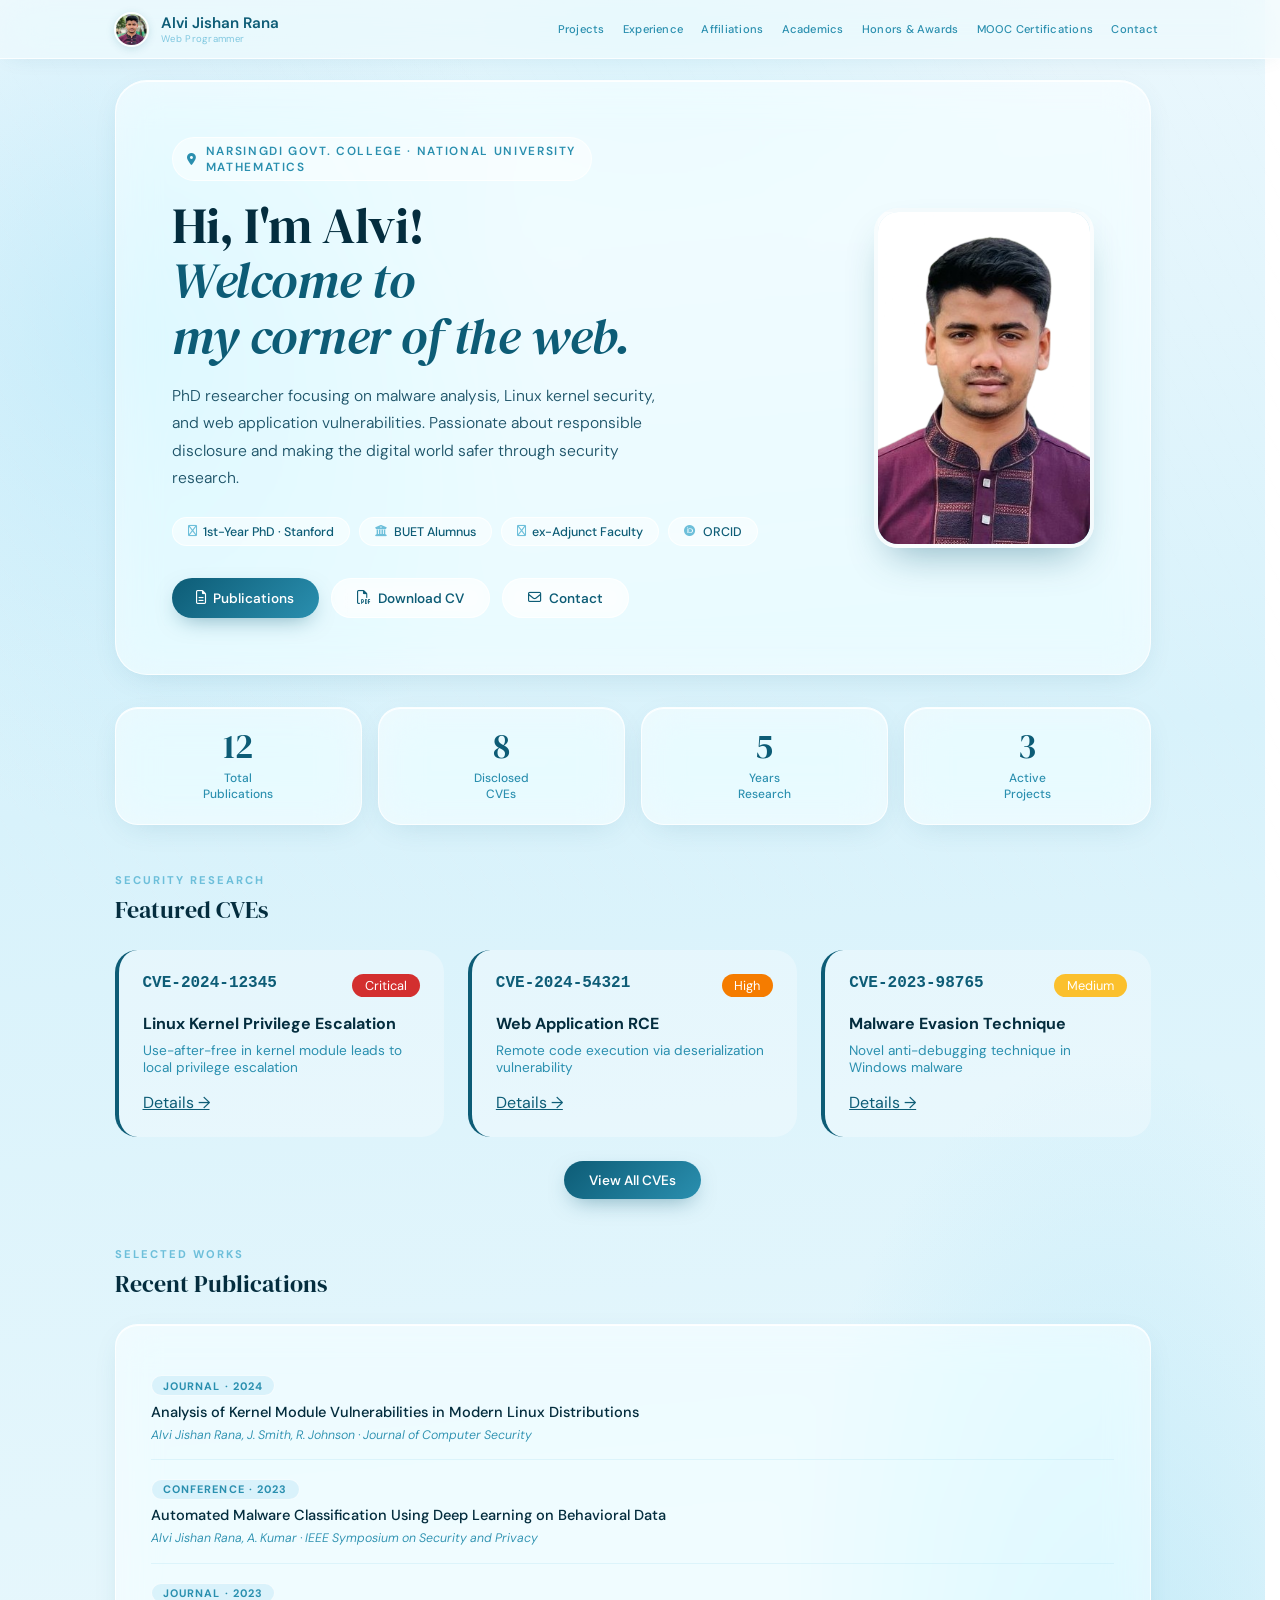
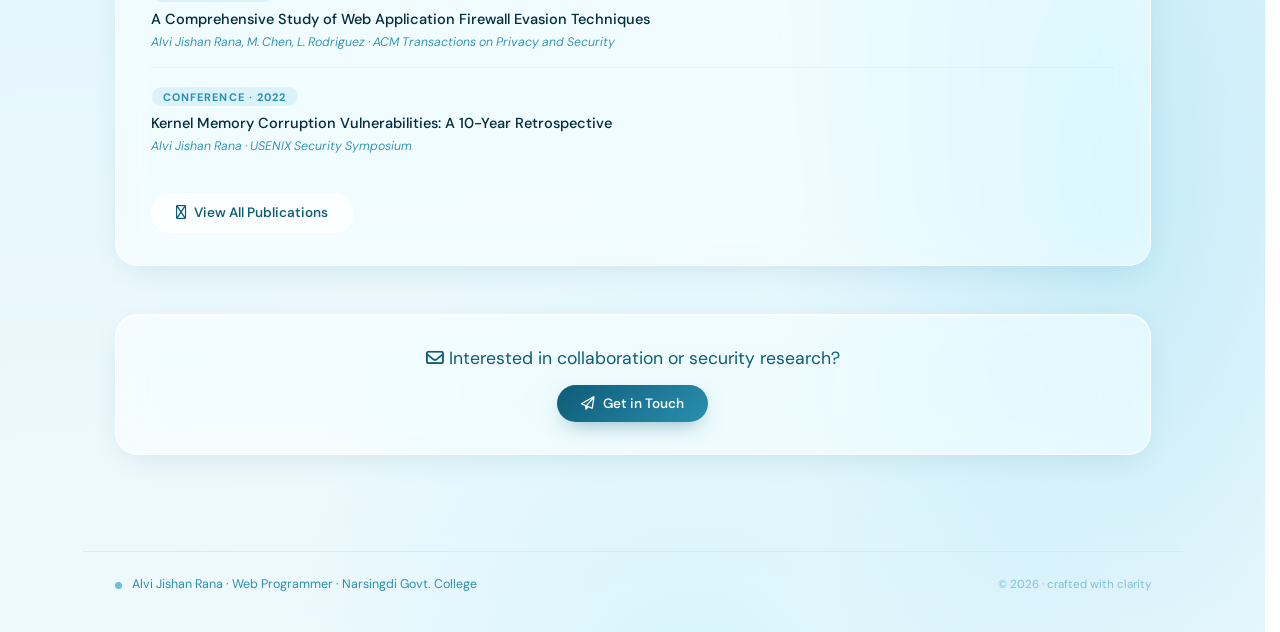
==== commit 54c0876b: "Changle the navbar" ====
--- a/index.html
+++ b/index.html
@@ -3,7 +3,7 @@
 <head>
     <meta charset="UTF-8">
     <meta name="viewport" content="width=device-width, initial-scale=1.0">
-    <title>Khokamoni - Security Researcher</title>
+    <title>Alvi Jishan Rana - Web Programmer</title>
     
     <!-- Fonts -->
     <link rel="preconnect" href="https://fonts.googleapis.com">
@@ -17,16 +17,16 @@
     <link rel="stylesheet" href="css/style.css">
 </head>
 <body>
-    <!-- Navbar -->
+    <!-- Navbar
     <nav>
         <div class="nav-inner">
             <a href="index.html" class="nav-brand">
                 <div class="profile-image-container">
-                    <img src="images/profile/khoka.jpeg" alt="Khokamoni" class="profile-image">
+                    <img src="images/profile/rana.jpg" alt="Alvi Jishan Rana" class="profile-image">
                 </div>
                 <div class="brand-text">
-                    <span class="brand-name">Khokamoni</span>
-                    <span class="brand-alias">Security Researcher</span>
+                    <span class="brand-name">Alvi Jishan Rana</span>
+                    <span class="brand-alias"> Web Programmer</span>
                 </div>
             </a>
             
@@ -73,7 +73,41 @@
                 <li><a href="contact.html">Contact</a></li>
             </ul>
         </div>
-    </nav>
+    </nav> -->
+
+    <!-- Navbar -->
+<nav>
+    <div class="nav-inner">
+        <a href="index.html" class="nav-brand">
+            <div class="profile-image-container">
+                <img src="images/profile/rana.jpg" alt="Alvi Jishan Rana" class="profile-image">
+            </div>
+            <div class="brand-text">
+                <span class="brand-name">Alvi Jishan Rana</span>
+                <span class="brand-alias">Web Programmer</span>
+            </div>
+        </a>
+        
+        <button class="menu-toggle" id="menuToggle">
+            <span class="menu-toggle__line menu-toggle__line--1"></span>
+            <span class="menu-toggle__line menu-toggle__line--2"></span>
+        </button>
+        
+        <ul class="nav-links" id="navLinks">
+            <!-- <li><a href="research.html">Research</a></li> -->
+            <!-- <li><a href="publications.html">Publications</a></li> -->
+            <!-- <li><a href="cves.html">CVEs</a></li> -->
+            <li><a href="projects.html">Projects</a></li>
+            <li><a href="experience.html">Experience</a></li>
+            <li><a href="affiliation.html">Affiliations</a></li>
+            <li><a href="academics.html">Academics</a></li>
+            <li><a href="achievements.html">Honors & Awards</a></li>
+            <li><a href="mooc.html">MOOC Certifications</a></li>
+            <!-- <li><a href="blog/index.html">Blog</a></li> -->
+            <li><a href="contact.html">Contact</a></li>
+        </ul>
+    </div>
+</nav>
 
     <!-- Main Content -->
     <main class="page">
@@ -82,9 +116,9 @@
             <div class="hero-text">
                 <div class="hero-eyebrow">
                     <i class="fa-solid fa-location-dot"></i>
-                    Mymensingh Engineering College · University of Dhaka<br>Computer Science & Engineering
-                </div>
-                <h1 class="hero-name">Khokamoni<br><em>Security Researcher</em></h1>
+                    Narsingdi Govt. College · National University<br>Mathematics
+                </div>
+                <h3 class="hero-name">Hi, I'm Alvi!<br><em>Welcome to <br> my corner of the web.</em></h3>
                 <p class="hero-bio">
                     PhD researcher focusing on malware analysis, Linux kernel security, and web application vulnerabilities. 
                     Passionate about responsible disclosure and making the digital world safer through security research.
@@ -108,7 +142,7 @@
                 </div>
             </div>
             <div class="hero-avatar-container">
-                <img src="images/profile/bio-image.jpg" alt="Khokamoni" class="hero-bio-image">
+                <img src="images/profile/bio-image.png" alt="Alvi Jishan Rana" class="hero-bio-image">
             </div>
         </section>
 
@@ -132,7 +166,7 @@
             </div>
         </div>
 
-        <!-- Research Areas -->
+        <!-- Research Areas
         <section>
             <p class="sec-eye">Focus Areas</p>
             <h2 class="sec-title">Research Interests</h2>
@@ -215,22 +249,22 @@
                     <li class="pub-item">
                         <span class="pub-type">Journal · 2024</span>
                         <p class="pub-title">Analysis of Kernel Module Vulnerabilities in Modern Linux Distributions</p>
-                        <p class="pub-authors">Khokamoni, J. Smith, R. Johnson · <em>Journal of Computer Security</em></p>
+                        <p class="pub-authors">Alvi Jishan Rana, J. Smith, R. Johnson · <em>Journal of Computer Security</em></p>
                     </li>
                     <li class="pub-item">
                         <span class="pub-type">Conference · 2023</span>
                         <p class="pub-title">Automated Malware Classification Using Deep Learning on Behavioral Data</p>
-                        <p class="pub-authors">Khokamoni, A. Kumar · <em>IEEE Symposium on Security and Privacy</em></p>
+                        <p class="pub-authors">Alvi Jishan Rana, A. Kumar · <em>IEEE Symposium on Security and Privacy</em></p>
                     </li>
                     <li class="pub-item">
                         <span class="pub-type">Journal · 2023</span>
                         <p class="pub-title">A Comprehensive Study of Web Application Firewall Evasion Techniques</p>
-                        <p class="pub-authors">Khokamoni, M. Chen, L. Rodriguez · <em>ACM Transactions on Privacy and Security</em></p>
+                        <p class="pub-authors">Alvi Jishan Rana, M. Chen, L. Rodriguez · <em>ACM Transactions on Privacy and Security</em></p>
                     </li>
                     <li class="pub-item">
                         <span class="pub-type">Conference · 2022</span>
                         <p class="pub-title">Kernel Memory Corruption Vulnerabilities: A 10-Year Retrospective</p>
-                        <p class="pub-authors">Khokamoni · <em>USENIX Security Symposium</em></p>
+                        <p class="pub-authors">Alvi Jishan Rana · <em>USENIX Security Symposium</em></p>
                     </li>
                 </ul>
                 <div style="margin-top:1.4rem;">
@@ -239,7 +273,7 @@
                     </a>
                 </div>
             </div>
-        </section>
+        </section> 
 
         <!-- Call to Action -->
         <section style="margin-top: 3rem; text-align: center;">
@@ -259,7 +293,7 @@
     <footer class="site-footer">
         <p>
             <span class="pulse-dot"></span>
-            Khokamoni · Security Researcher · Mymensingh Engineering College
+            Alvi Jishan Rana · Web Programmer · Narsingdi Govt. College
         </p>
         <p style="opacity:0.5; font-size:0.72rem;">
             © 2026 · crafted with clarity
--- a/css/style.css
+++ b/css/style.css
@@ -1,5 +1,5 @@
 /* ============================================
-   CLEAR WATER THEME - Complete CSS
+   CLEAR WATER THEME - Complete CSS (CLEANED)
    ============================================ */
 
 :root {
@@ -78,8 +78,10 @@
 
 /* ===== NAVBAR ===== */
 nav {
-    position: sticky;
+    position: fixed;
     top: 0;
+    left: 0;
+    right: 0;
     z-index: 200;
     background: rgba(240, 250, 253, 0.72);
     backdrop-filter: var(--glass-blur);
@@ -98,6 +100,15 @@
     align-items: center;
     justify-content: space-between;
     position: relative;
+}
+
+/* Page wrapper - FIXED for navbar spacing */
+.page {
+    position: relative;
+    z-index: 10;
+    max-width: var(--max-w);
+    margin: 0 auto;
+    padding: 80px 2rem 6rem;  /* Increased top padding to clear fixed navbar */
 }
 
 /* Brand Styles */
@@ -162,10 +173,11 @@
 .nav-links {
     display: flex;
     align-items: center;
-    gap: 0.2rem;
+    gap: 0.15rem;
     list-style: none;
     margin: 0;
     padding: 0;
+    flex-wrap: wrap;
 }
 
 .nav-links li {
@@ -175,11 +187,11 @@
 }
 
 .nav-links a {
-    font-size: 0.75rem;
+    font-size: 0.7rem;
     font-weight: 500;
     color: var(--w-current);
     text-decoration: none;
-    padding: 0.35rem 0.6rem;
+    padding: 0.3rem 0.5rem;
     border-radius: 100px;
     transition: var(--trans);
     display: inline-block;
@@ -193,69 +205,12 @@
     color: var(--w-depth);
 }
 
-/* Dropdown Styles */
-.dropdown-toggle {
-    display: flex;
-    align-items: center;
-    gap: 0.3rem;
-}
-
+/* Remove dropdown styles if not needed */
+.dropdown,
+.dropdown-toggle,
+.dropdown-menu,
 .dropdown-arrow {
-    font-size: 0.7rem;
-    transition: transform 0.3s ease;
-}
-
-.dropdown:hover .dropdown-arrow {
-    transform: rotate(180deg);
-}
-
-.dropdown-menu {
-    position: absolute;
-    top: 100%;
-    left: 0;
-    min-width: 200px;
-    background: rgba(240, 250, 253, 0.95);
-    backdrop-filter: var(--glass-blur);
-    border-radius: 12px;
-    padding: 0.5rem 0;
-    margin-top: 0.5rem;
-    list-style: none;
-    opacity: 0;
-    visibility: hidden;
-    transform: translateY(-10px);
-    transition: all 0.3s ease;
-    box-shadow: 0 8px 24px rgba(13, 92, 118, 0.15);
-    border: 1px solid var(--glass-border);
-    z-index: 1000;
-}
-
-.dropdown:hover .dropdown-menu {
-    opacity: 1;
-    visibility: visible;
-    transform: translateY(0);
-}
-
-.dropdown-menu li {
-    width: 100%;
-}
-
-.dropdown-menu a {
-    display: block;
-    padding: 0.6rem 1.2rem;
-    font-size: 0.8rem;
-    border-radius: 0;
-    white-space: nowrap;
-    width: 100%;
-    text-align: left;
-}
-
-.dropdown-menu a:hover {
-    background: rgba(255, 255, 255, 0.8);
-}
-
-.dropdown-menu a.active {
-    background: rgba(255, 255, 255, 0.8);
-    font-weight: 600;
+    display: none;
 }
 
 /* Menu Toggle */
@@ -303,13 +258,45 @@
     top: 19px;
 }
 
-/* ===== PAGE WRAPPER ===== */
-.page {
-    position: relative;
-    z-index: 10;
-    max-width: var(--max-w);
-    margin: 0 auto;
-    padding: 3.5rem 2rem 6rem;
+/* Responsive for smaller screens */
+@media (max-width: 1100px) {
+    .nav-links a {
+        font-size: 0.65rem;
+        padding: 0.25rem 0.4rem;
+    }
+}
+
+@media (max-width: 900px) {
+    .nav-links a {
+        font-size: 0.6rem;
+        padding: 0.2rem 0.35rem;
+    }
+
+    .two-col {
+        grid-template-columns: 1fr;
+    }
+
+    .hero {
+        padding: 2.5rem 2rem;
+    }
+
+    .contact-panel {
+        padding: 2rem 1.8rem;
+    }
+}
+
+@media (max-width: 820px) {
+    .two-col {
+        grid-template-columns: 1fr;
+    }
+
+    .hero {
+        padding: 2.5rem 2rem;
+    }
+
+    .contact-panel {
+        padding: 2rem 1.8rem;
+    }
 }
 
 /* ===== GLASS CARD BASE ===== */
@@ -412,8 +399,8 @@
 
 .hero-avatar-container {
     flex: 0 0 auto;
-    width: 180px;
-    height: 180px;
+    width: 220px;
+    height: 340px;
     border-radius: 24px;
     overflow: hidden;
     background: linear-gradient(145deg, var(--w-shallow), var(--w-teal));
@@ -1410,6 +1397,7 @@
     }
 }
 
+/* Mobile styles consolidated */
 @media (max-width: 768px) {
     .nav-inner {
         padding: 0 1rem;
@@ -1462,53 +1450,18 @@
         transform: translateY(0);
     }
 
-    .nav-links li:nth-child(1) {
-        --item-index: 1;
-    }
-
-    .nav-links li:nth-child(2) {
-        --item-index: 2;
-    }
-
-    .nav-links li:nth-child(3) {
-        --item-index: 3;
-    }
-
-    .nav-links li:nth-child(4) {
-        --item-index: 4;
-    }
-
-    .nav-links li:nth-child(5) {
-        --item-index: 5;
-    }
-
-    .nav-links li:nth-child(6) {
-        --item-index: 6;
-    }
-
-    .nav-links li:nth-child(7) {
-        --item-index: 7;
-    }
-
-    .nav-links li:nth-child(8) {
-        --item-index: 8;
-    }
-
-    .nav-links li:nth-child(9) {
-        --item-index: 9;
-    }
-
-    .nav-links li:nth-child(10) {
-        --item-index: 10;
-    }
-
-    .nav-links li:nth-child(11) {
-        --item-index: 11;
-    }
-
-    .nav-links li:nth-child(12) {
-        --item-index: 12;
-    }
+    .nav-links li:nth-child(1) { --item-index: 1; }
+    .nav-links li:nth-child(2) { --item-index: 2; }
+    .nav-links li:nth-child(3) { --item-index: 3; }
+    .nav-links li:nth-child(4) { --item-index: 4; }
+    .nav-links li:nth-child(5) { --item-index: 5; }
+    .nav-links li:nth-child(6) { --item-index: 6; }
+    .nav-links li:nth-child(7) { --item-index: 7; }
+    .nav-links li:nth-child(8) { --item-index: 8; }
+    .nav-links li:nth-child(9) { --item-index: 9; }
+    .nav-links li:nth-child(10) { --item-index: 10; }
+    .nav-links li:nth-child(11) { --item-index: 11; }
+    .nav-links li:nth-child(12) { --item-index: 12; }
 
     .nav-links a {
         font-size: 1rem;
@@ -1542,6 +1495,15 @@
     .profile-image-container {
         width: 30px;
         height: 30px;
+    }
+
+    .page {
+        padding: 70px 1rem 4rem;
+    }
+
+    .hero-avatar-container {
+        width: 160px;
+        height: 240px;
     }
 
     .dropdown-menu {
@@ -1579,7 +1541,7 @@
 
 @media (max-width: 560px) {
     .page {
-        padding: 2rem 1.1rem 4rem;
+        padding: 70px 1rem 4rem;
     }
 
     .hero {
@@ -1588,8 +1550,8 @@
     }
 
     .hero-avatar-container {
-        width: 110px;
-        height: 110px;
+        width: 120px;
+        height: 180px;
     }
 }
 
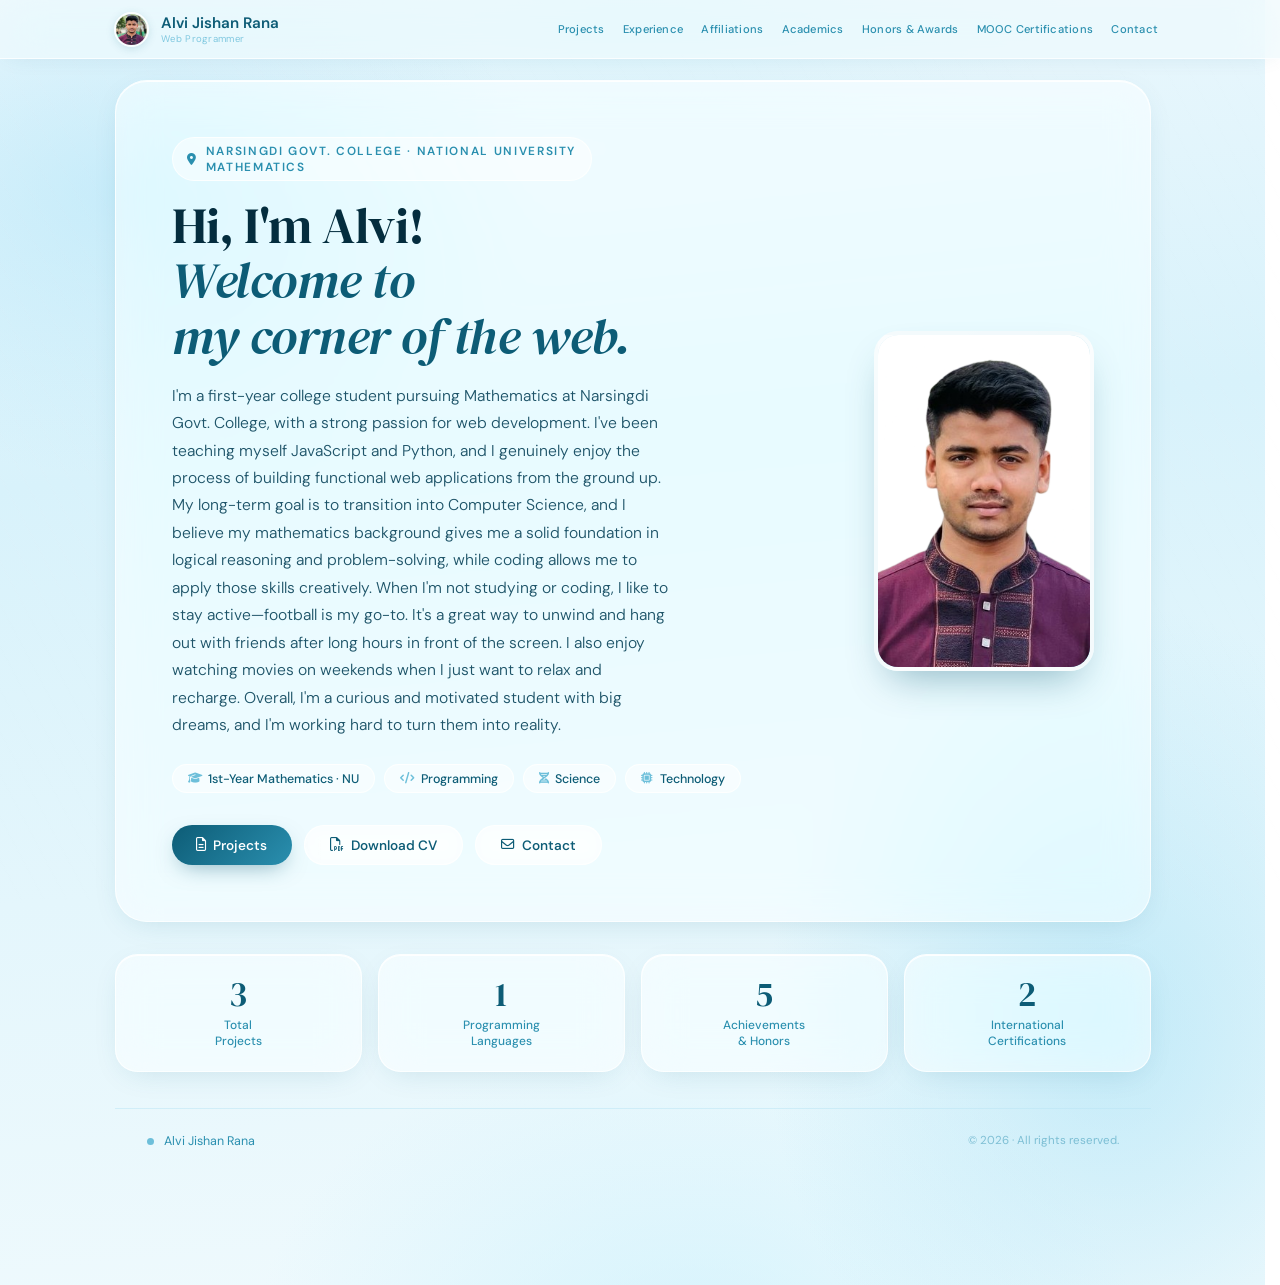
==== commit abc63a9b: "Fix index" ====
--- a/index.html
+++ b/index.html
@@ -17,65 +17,7 @@
     <link rel="stylesheet" href="css/style.css">
 </head>
 <body>
-    <!-- Navbar
-    <nav>
-        <div class="nav-inner">
-            <a href="index.html" class="nav-brand">
-                <div class="profile-image-container">
-                    <img src="images/profile/rana.jpg" alt="Alvi Jishan Rana" class="profile-image">
-                </div>
-                <div class="brand-text">
-                    <span class="brand-name">Alvi Jishan Rana</span>
-                    <span class="brand-alias"> Web Programmer</span>
-                </div>
-            </a>
-            
-            <button class="menu-toggle" id="menuToggle">
-                <span class="menu-toggle__line menu-toggle__line--1"></span>
-                <span class="menu-toggle__line menu-toggle__line--2"></span>
-            </button>
-            
-            <ul class="nav-links" id="navLinks">
-                <li class="dropdown">
-                    <a href="javascript:void(0);" class="dropdown-toggle">
-                        Research <i class="fa-solid fa-chevron-down dropdown-arrow"></i>
-                    </a>
-                    <ul class="dropdown-menu">
-                        <li><a href="research.html">Research Areas</a></li>
-                        <li><a href="publications.html">Publications</a></li>
-                        <li><a href="cves.html">CVEs</a></li>
-                        <li><a href="projects.html">Projects</a></li>
-                    </ul>
-                </li>
-                
-                <li class="dropdown">
-                    <a href="javascript:void(0);" class="dropdown-toggle">
-                        Professional <i class="fa-solid fa-chevron-down dropdown-arrow"></i>
-                    </a>
-                    <ul class="dropdown-menu">
-                        <li><a href="experience.html">Experience</a></li>
-                        <li><a href="affiliation.html">Affiliations</a></li>
-                        <li><a href="academics.html">Academics</a></li>
-                        <li><a href="achievements.html">Achievements</a></li>
-                    </ul>
-                </li>
-                
-                <li class="dropdown">
-                    <a href="javascript:void(0);" class="dropdown-toggle">
-                        Learning <i class="fa-solid fa-chevron-down dropdown-arrow"></i>
-                    </a>
-                    <ul class="dropdown-menu">
-                        <li><a href="mooc.html">MOOC Certifications</a></li>
-                        <li><a href="blog/index.html">Blog</a></li>
-                    </ul>
-                </li>
-                
-                <li><a href="contact.html">Contact</a></li>
-            </ul>
-        </div>
-    </nav> -->
 
-    <!-- Navbar -->
 <nav>
     <div class="nav-inner">
         <a href="index.html" class="nav-brand">
@@ -94,16 +36,14 @@
         </button>
         
         <ul class="nav-links" id="navLinks">
-            <!-- <li><a href="research.html">Research</a></li> -->
-            <!-- <li><a href="publications.html">Publications</a></li> -->
-            <!-- <li><a href="cves.html">CVEs</a></li> -->
+
             <li><a href="projects.html">Projects</a></li>
             <li><a href="experience.html">Experience</a></li>
             <li><a href="affiliation.html">Affiliations</a></li>
             <li><a href="academics.html">Academics</a></li>
             <li><a href="achievements.html">Honors & Awards</a></li>
             <li><a href="mooc.html">MOOC Certifications</a></li>
-            <!-- <li><a href="blog/index.html">Blog</a></li> -->
+
             <li><a href="contact.html">Contact</a></li>
         </ul>
     </div>
@@ -120,18 +60,19 @@
                 </div>
                 <h3 class="hero-name">Hi, I'm Alvi!<br><em>Welcome to <br> my corner of the web.</em></h3>
                 <p class="hero-bio">
-                    PhD researcher focusing on malware analysis, Linux kernel security, and web application vulnerabilities. 
-                    Passionate about responsible disclosure and making the digital world safer through security research.
+                    I'm a first-year college student pursuing Mathematics at Narsingdi Govt. College, with a strong passion for web development. I've been teaching myself JavaScript and Python, and I genuinely enjoy the process of building functional web applications from the ground up. My long-term goal is to transition into Computer Science, and I believe my mathematics background gives me a solid foundation in logical reasoning and problem-solving, while coding allows me to apply those skills creatively.
+
+                    When I'm not studying or coding, I like to stay active—football is my go-to. It's a great way to unwind and hang out with friends after long hours in front of the screen. I also enjoy watching movies on weekends when I just want to relax and recharge. Overall, I'm a curious and motivated student with big dreams, and I'm working hard to turn them into reality.
                 </p>
                 <div class="hero-tags">
-                    <span class="tag"><i class="fa-regular fa-graduation-cap"></i> 1st-Year PhD · Stanford</span>
-                    <span class="tag"><i class="fa-solid fa-building-columns"></i> BUET Alumnus</span>
-                    <span class="tag"><i class="fa-regular fa-person-chalkboard"></i> ex-Adjunct Faculty</span>
-                    <a href="https://orcid.org/0000-0000-0000-0000" target="_blank" class="tag"><i class="fa-brands fa-orcid"></i> ORCID</a>
+                    <span class="tag"><i class="fa-solid fa-graduation-cap"></i> 1st-Year Mathematics · NU</span>
+                    <span class="tag"><i class="fas fa-code"></i> Programming </span>
+                    <span class="tag"><i class="fa-solid fa-dna"></i> Science </span>
+                    <span class="tag"><i class="fa-solid fa-microchip"></i> Technology </span>
                 </div>
                 <div class="hero-cta">
-                    <a href="publications.html" class="btn btn-primary">
-                        <i class="fa-regular fa-file-lines"></i> Publications
+                    <a href="projects.html" class="btn btn-primary">
+                        <i class="fa-regular fa-file-lines"></i> Projects
                     </a>
                     <a href="cv.pdf" class="btn btn-ghost">
                         <i class="fa-regular fa-file-pdf"></i> Download CV
@@ -149,154 +90,33 @@
         <!-- Statistics Row -->
         <div class="stats-row">
             <div class="stat-card glass">
-                <div class="stat-val">12</div>
-                <div class="stat-lbl">Total<br>Publications</div>
+                <div class="stat-val">3</div>
+                <div class="stat-lbl">Total<br>Projects</div>
             </div>
             <div class="stat-card glass">
-                <div class="stat-val">8</div>
-                <div class="stat-lbl">Disclosed<br>CVEs</div>
+                <div class="stat-val">1</div>
+                <div class="stat-lbl">Programming<br>Languages</div>
             </div>
             <div class="stat-card glass">
-                <div class="stat-val">5+</div>
-                <div class="stat-lbl">Years<br>Research</div>
+                <div class="stat-val">5</div>
+                <div class="stat-lbl">Achievements<br>& Honors</div>
             </div>
             <div class="stat-card glass">
-                <div class="stat-val">3</div>
-                <div class="stat-lbl">Active<br>Projects</div>
+                <div class="stat-val">2</div>
+                <div class="stat-lbl">International<br>Certifications</div>
             </div>
         </div>
 
-        <!-- Research Areas
-        <section>
-            <p class="sec-eye">Focus Areas</p>
-            <h2 class="sec-title">Research Interests</h2>
-            <div class="research-grid">
-                <div class="res-card glass">
-                    <div class="res-icon"><i class="fa-solid fa-bug"></i></div>
-                    <h4>Malware Research</h4>
-                    <p>Analysis of kernel vulnerabilities, reverse engineering, and malware behavior analysis</p>
-                </div>
-                <div class="res-card glass">
-                    <div class="res-icon"><i class="fa-brands fa-linux"></i></div>
-                    <h4>Linux Kernel Security</h4>
-                    <p>System call analysis, privilege escalation, and kernel module vulnerabilities</p>
-                </div>
-                <div class="res-card glass">
-                    <div class="res-icon"><i class="fa-solid fa-globe"></i></div>
-                    <h4>Web Security</h4>
-                    <p>XSS, SQL injection, CSRF, and modern web application security</p>
-                </div>
-                <div class="res-card glass">
-                    <div class="res-icon"><i class="fa-solid fa-shield-halved"></i></div>
-                    <h4>Security Research</h4>
-                    <p>Vulnerability discovery, responsible disclosure, and exploit development</p>
-                </div>
-                <div class="res-card glass">
-                    <div class="res-icon"><i class="fa-solid fa-microscope"></i></div>
-                    <h4>Reverse Engineering</h4>
-                    <p>Binary analysis, decompilation, and vulnerability research</p>
-                </div>
-            </div>
-            <div style="text-align: center; margin-top: 1rem;">
-                <a href="research.html" class="btn btn-ghost">View All Research →</a>
-            </div>
-        </section>
 
-        <!-- Featured CVEs -->
-        <section style="margin-top: 3rem;">
-            <p class="sec-eye">Security Research</p>
-            <h2 class="sec-title">Featured CVEs</h2>
-            <div style="display: grid; grid-template-columns: repeat(auto-fit, minmax(300px, 1fr)); gap: 1.5rem;">
-                <div class="cve-card featured" style="background: rgba(255,255,255,0.3); border-radius: var(--radius-md); padding: 1.5rem;">
-                    <div style="display: flex; justify-content: space-between; margin-bottom: 1rem;">
-                        <span style="font-family: monospace; font-weight: 600; color: var(--w-depth);">CVE-2024-12345</span>
-                        <span style="background: #d32f2f; color: white; padding: 0.2rem 0.8rem; border-radius: var(--radius-pill); font-size: 0.8rem;">Critical</span>
-                    </div>
-                    <h3 style="font-size: 1rem; margin-bottom: 0.5rem;">Linux Kernel Privilege Escalation</h3>
-                    <p style="font-size: 0.85rem; color: var(--w-current);">Use-after-free in kernel module leads to local privilege escalation</p>
-                    <a href="cves.html#cve-2024-12345" style="display: inline-block; margin-top: 1rem; color: var(--w-depth);">Details →</a>
-                </div>
-                <div class="cve-card featured" style="background: rgba(255,255,255,0.3); border-radius: var(--radius-md); padding: 1.5rem;">
-                    <div style="display: flex; justify-content: space-between; margin-bottom: 1rem;">
-                        <span style="font-family: monospace; font-weight: 600; color: var(--w-depth);">CVE-2024-54321</span>
-                        <span style="background: #f57c00; color: white; padding: 0.2rem 0.8rem; border-radius: var(--radius-pill); font-size: 0.8rem;">High</span>
-                    </div>
-                    <h3 style="font-size: 1rem; margin-bottom: 0.5rem;">Web Application RCE</h3>
-                    <p style="font-size: 0.85rem; color: var(--w-current);">Remote code execution via deserialization vulnerability</p>
-                    <a href="cves.html#cve-2024-54321" style="display: inline-block; margin-top: 1rem; color: var(--w-depth);">Details →</a>
-                </div>
-                <div class="cve-card featured" style="background: rgba(255,255,255,0.3); border-radius: var(--radius-md); padding: 1.5rem;">
-                    <div style="display: flex; justify-content: space-between; margin-bottom: 1rem;">
-                        <span style="font-family: monospace; font-weight: 600; color: var(--w-depth);">CVE-2023-98765</span>
-                        <span style="background: #fbc02d; color: white; padding: 0.2rem 0.8rem; border-radius: var(--radius-pill); font-size: 0.8rem;">Medium</span>
-                    </div>
-                    <h3 style="font-size: 1rem; margin-bottom: 0.5rem;">Malware Evasion Technique</h3>
-                    <p style="font-size: 0.85rem; color: var(--w-current);">Novel anti-debugging technique in Windows malware</p>
-                    <a href="cves.html#cve-2023-98765" style="display: inline-block; margin-top: 1rem; color: var(--w-depth);">Details →</a>
-                </div>
-            </div>
-            <div style="text-align: center; margin-top: 1.5rem;">
-                <a href="cves.html" class="btn btn-primary">View All CVEs</a>
-            </div>
-        </section>
-
-        <!-- Publications Preview -->
-        <section style="margin-top: 3rem;">
-            <p class="sec-eye">Selected Works</p>
-            <h2 class="sec-title">Recent Publications</h2>
-            <div class="panel glass">
-                <ul class="pub-list">
-                    <li class="pub-item">
-                        <span class="pub-type">Journal · 2024</span>
-                        <p class="pub-title">Analysis of Kernel Module Vulnerabilities in Modern Linux Distributions</p>
-                        <p class="pub-authors">Alvi Jishan Rana, J. Smith, R. Johnson · <em>Journal of Computer Security</em></p>
-                    </li>
-                    <li class="pub-item">
-                        <span class="pub-type">Conference · 2023</span>
-                        <p class="pub-title">Automated Malware Classification Using Deep Learning on Behavioral Data</p>
-                        <p class="pub-authors">Alvi Jishan Rana, A. Kumar · <em>IEEE Symposium on Security and Privacy</em></p>
-                    </li>
-                    <li class="pub-item">
-                        <span class="pub-type">Journal · 2023</span>
-                        <p class="pub-title">A Comprehensive Study of Web Application Firewall Evasion Techniques</p>
-                        <p class="pub-authors">Alvi Jishan Rana, M. Chen, L. Rodriguez · <em>ACM Transactions on Privacy and Security</em></p>
-                    </li>
-                    <li class="pub-item">
-                        <span class="pub-type">Conference · 2022</span>
-                        <p class="pub-title">Kernel Memory Corruption Vulnerabilities: A 10-Year Retrospective</p>
-                        <p class="pub-authors">Alvi Jishan Rana · <em>USENIX Security Symposium</em></p>
-                    </li>
-                </ul>
-                <div style="margin-top:1.4rem;">
-                    <a href="publications.html" class="btn btn-ghost">
-                        <i class="fa-regular fa-graduation-cap"></i> View All Publications
-                    </a>
-                </div>
-            </div>
-        </section> 
-
-        <!-- Call to Action -->
-        <section style="margin-top: 3rem; text-align: center;">
-            <div class="panel glass" style="padding: 2rem;">
-                <p style="font-size: 1.1rem; color: var(--w-depth); margin-bottom: 1rem;">
-                    <i class="fa-regular fa-envelope"></i> 
-                    Interested in collaboration or security research?
-                </p>
-                <a href="contact.html" class="btn btn-primary">
-                    <i class="fa-regular fa-paper-plane"></i> Get in Touch
-                </a>
-            </div>
-        </section>
-    </main>
-
+        
     <!-- Footer -->
     <footer class="site-footer">
         <p>
             <span class="pulse-dot"></span>
-            Alvi Jishan Rana · Web Programmer · Narsingdi Govt. College
+            Alvi Jishan Rana
         </p>
         <p style="opacity:0.5; font-size:0.72rem;">
-            © 2026 · crafted with clarity
+            © 2026 · All rights reserved.
         </p>
     </footer>
 
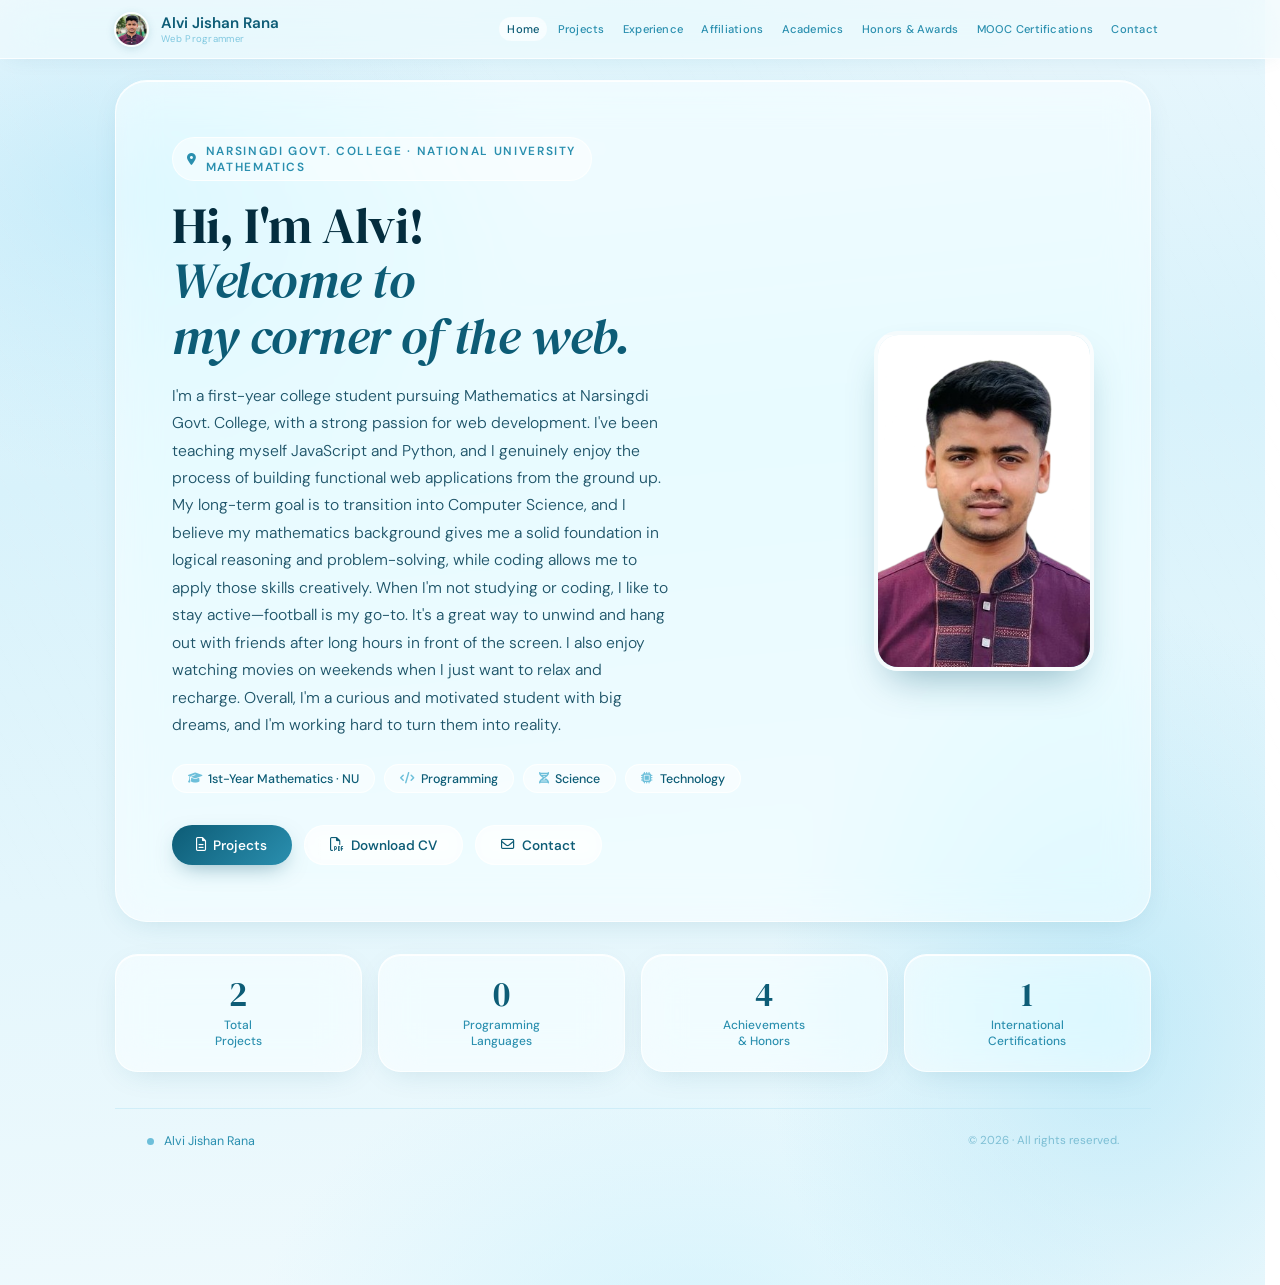
==== commit 8d060a28: "Add home link in navbar" ====
--- a/index.html
+++ b/index.html
@@ -36,7 +36,7 @@
         </button>
         
         <ul class="nav-links" id="navLinks">
-
+            <li><a href="index.html">Home</a></li>
             <li><a href="projects.html">Projects</a></li>
             <li><a href="experience.html">Experience</a></li>
             <li><a href="affiliation.html">Affiliations</a></li>
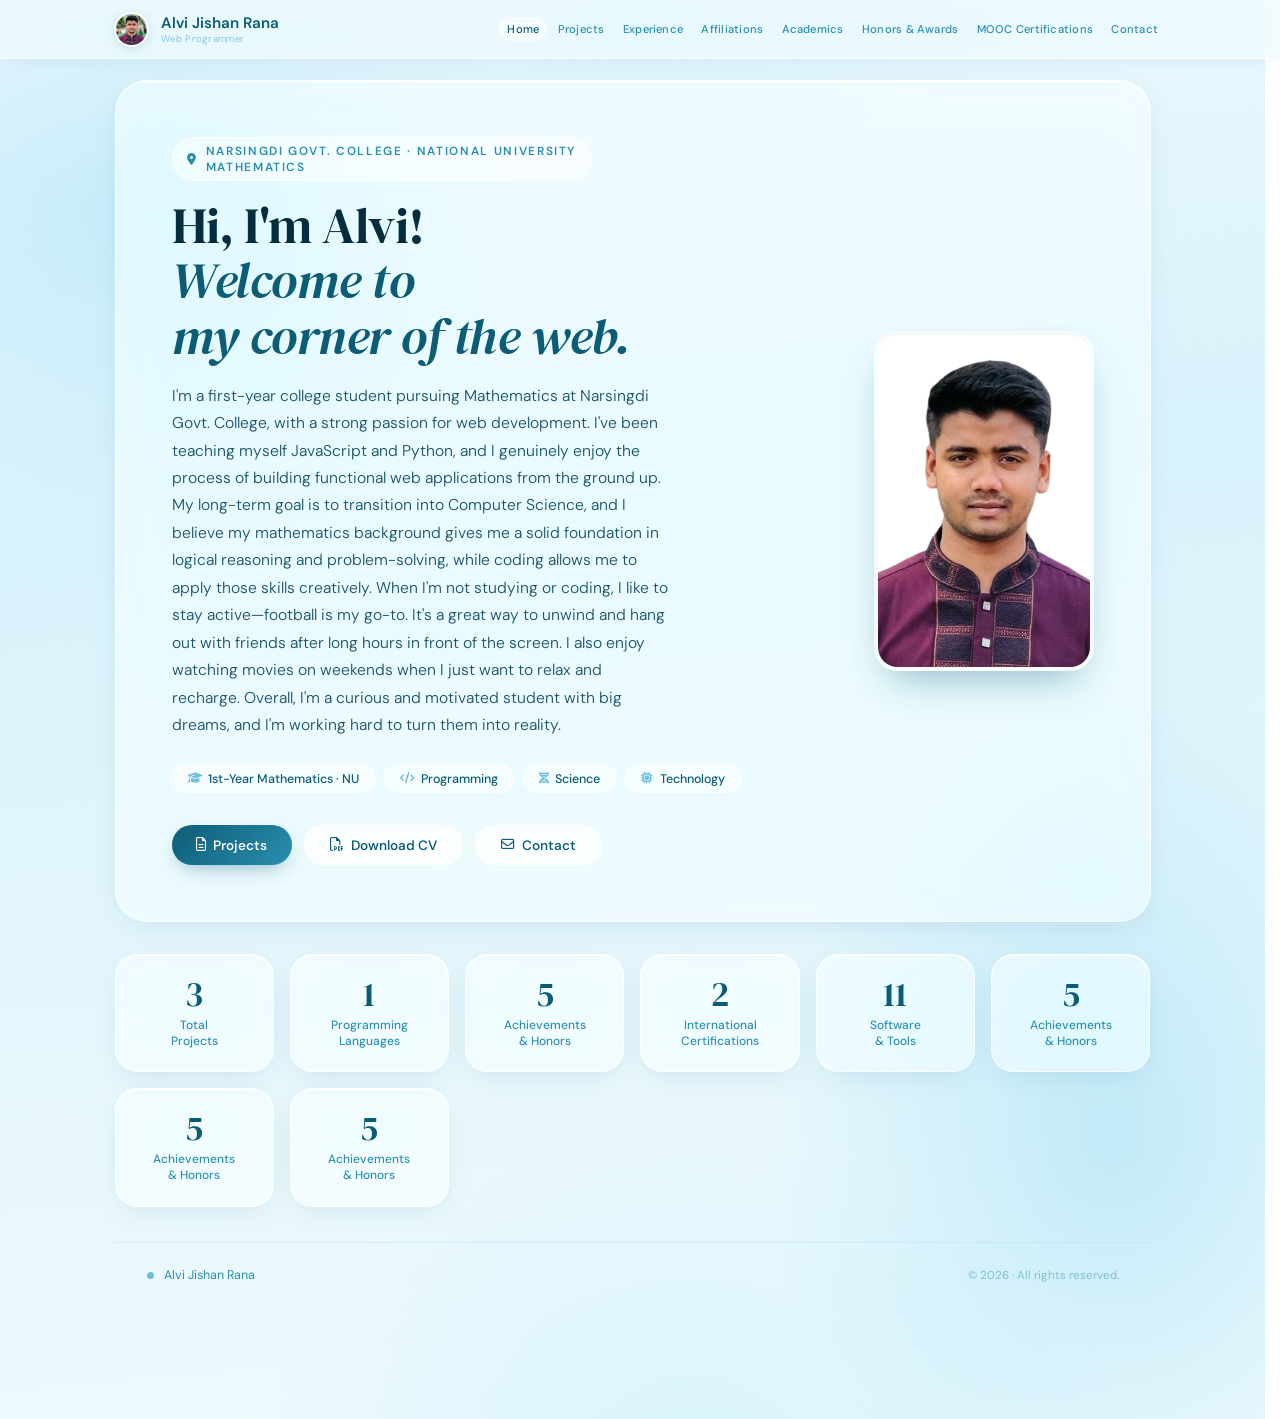
==== commit e4926302: "few fiexex" ====
--- a/index.html
+++ b/index.html
@@ -105,6 +105,22 @@
                 <div class="stat-val">2</div>
                 <div class="stat-lbl">International<br>Certifications</div>
             </div>
+            <div class="stat-card glass">
+                <div class="stat-val">11</div>
+                <div class="stat-lbl">Software<br>& Tools</div>
+            </div>
+            <div class="stat-card glass">
+                <div class="stat-val">5</div>
+                <div class="stat-lbl">Achievements<br>& Honors</div>
+            </div>
+            <div class="stat-card glass">
+                <div class="stat-val">5</div>
+                <div class="stat-lbl">Achievements<br>& Honors</div>
+            </div>
+            <div class="stat-card glass">
+                <div class="stat-val">5</div>
+                <div class="stat-lbl">Achievements<br>& Honors</div>
+            </div>
         </div>
 
 
--- a/css/style.css
+++ b/css/style.css
@@ -396,6 +396,24 @@
     flex-wrap: wrap;
     margin-top: 2rem;
 }
+
+.hero-avatar {
+            flex: 0 0 auto; position: relative;
+            width: 148px; height: 148px; border-radius: 50%;
+            background: linear-gradient(145deg, var(--w-shallow) 0%, var(--w-mid) 50%, var(--w-teal) 100%);
+            border: 4px solid rgba(255,255,255,0.90);
+            box-shadow:
+                0 20px 40px -16px rgba(13, 92, 118, 0.45),
+                inset 0 2px 4px rgba(255,255,255,0.8);
+            display: flex; align-items: center; justify-content: center;
+        }
+
+        .hero-avatar span {
+            font-family: "DM Serif Display", serif;
+            font-size: 2.6rem; font-weight: 400; color: var(--w-depth);
+            letter-spacing: -0.02em; user-select: none;
+        }
+
 
 .hero-avatar-container {
     flex: 0 0 auto;
